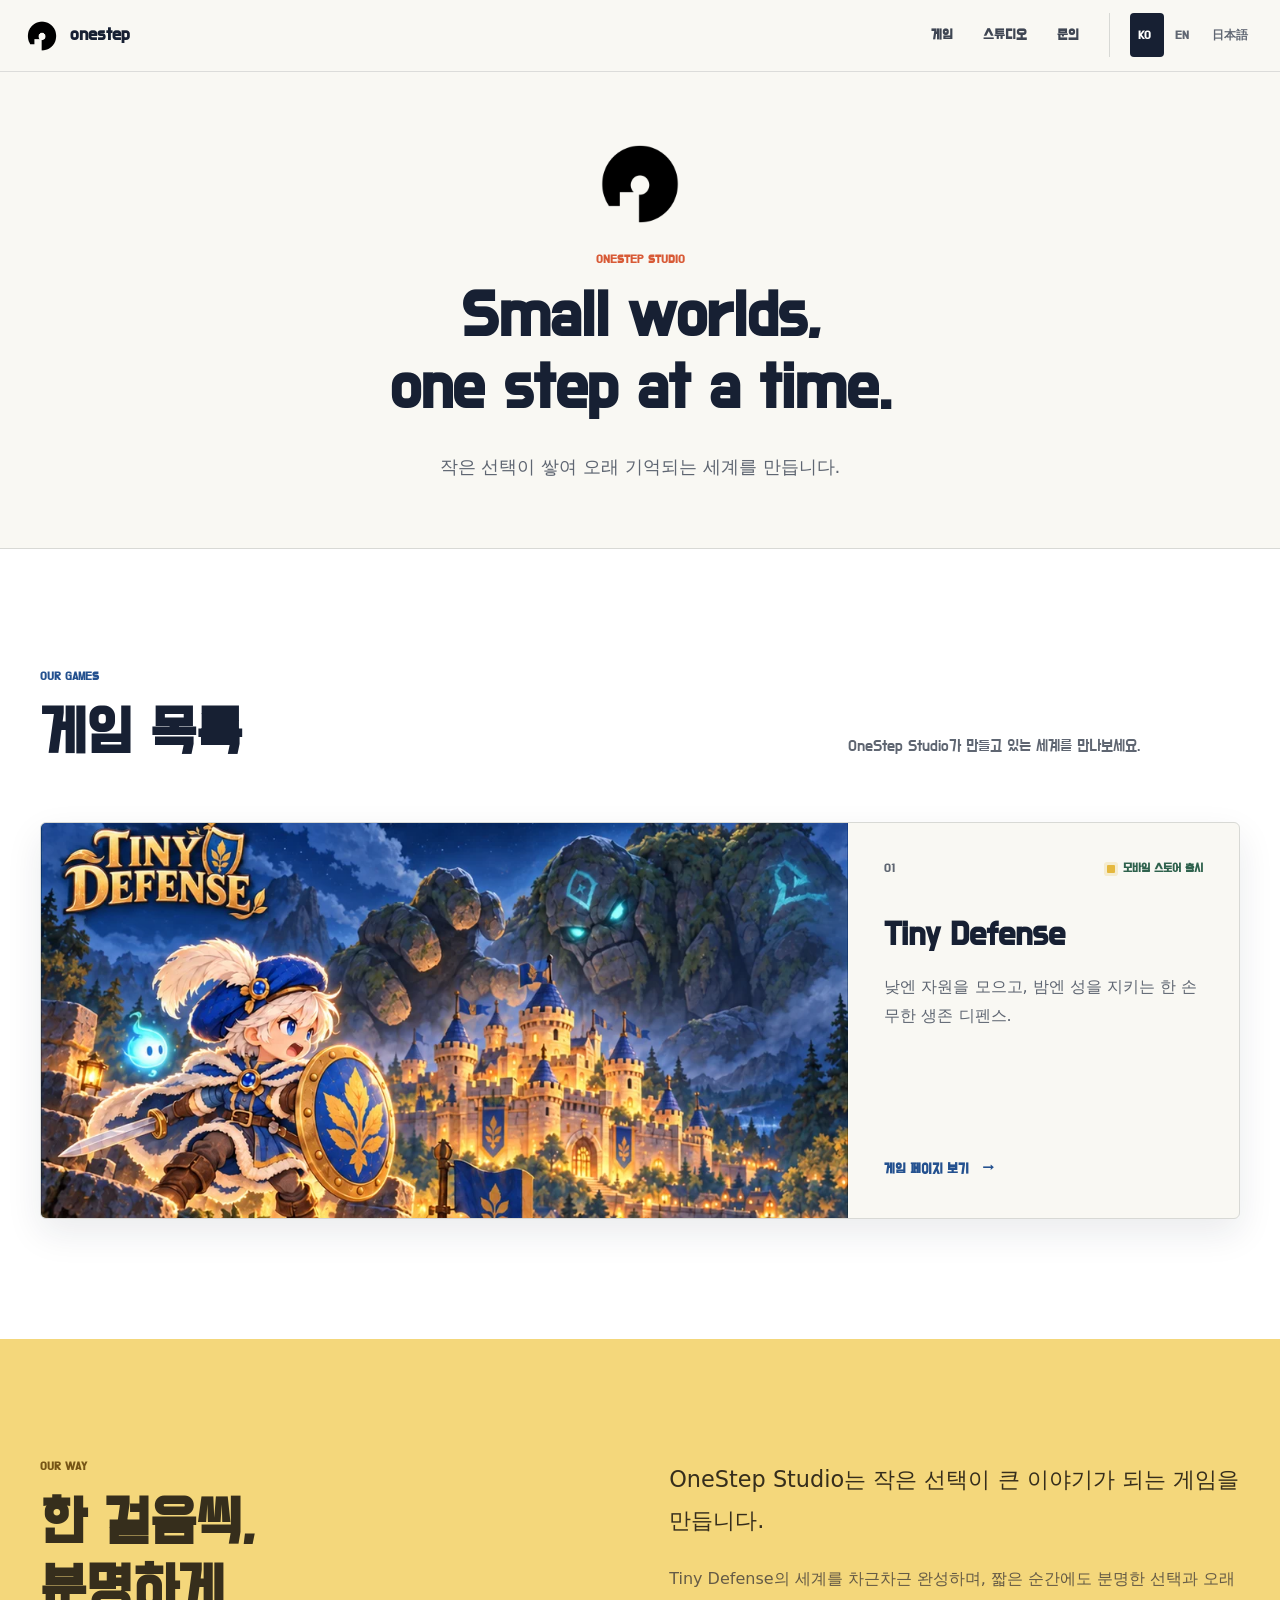
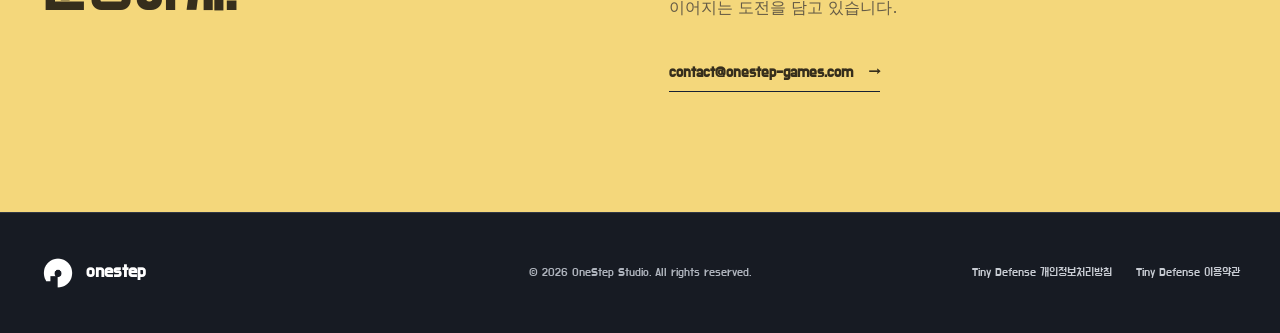
==== index.html @ bb99b92f "Open the game page with the adopted October 14 brand hero Add a lobby-art hero with the new TINY DEF" ====
<!DOCTYPE html>
<html lang="ko">
<head>
  <meta charset="utf-8">
  <meta name="viewport" content="width=device-width, initial-scale=1, viewport-fit=cover">
  <meta name="description" content="작은 세계를 한 걸음씩 만들어가는 게임 스튜디오, OneStep Studio의 공식 홈페이지입니다.">
  <meta name="theme-color" content="#f9f8f3">
  <meta name="color-scheme" content="light">
  <link rel="canonical" href="https://onestep-studio.github.io/">
  <link rel="alternate" hreflang="ko" href="https://onestep-studio.github.io/">
  <link rel="alternate" hreflang="en" href="https://onestep-studio.github.io/en/">
  <link rel="alternate" hreflang="ja" href="https://onestep-studio.github.io/ja/">
  <link rel="alternate" hreflang="x-default" href="https://onestep-studio.github.io/">

  <meta property="og:type" content="website">
  <meta property="og:locale" content="ko_KR">
  <meta property="og:site_name" content="OneStep Studio">
  <meta property="og:title" content="OneStep Studio">
  <meta property="og:description" content="Small worlds, one step at a time. OneStep Studio의 게임을 만나보세요.">
  <meta property="og:url" content="https://onestep-studio.github.io/">
  <meta property="og:image" content="https://onestep-studio.github.io/assets/onestep-logo.png">
  <meta property="og:image:width" content="1176">
  <meta property="og:image:height" content="1176">
  <meta property="og:image:alt" content="OneStep Studio 로고">

  <meta name="twitter:card" content="summary">
  <meta name="twitter:title" content="OneStep Studio">
  <meta name="twitter:description" content="Small worlds, one step at a time.">
  <meta name="twitter:image" content="https://onestep-studio.github.io/assets/onestep-logo.png">

  <title>OneStep Studio | 공식 홈페이지</title>
  <link rel="icon" href="/assets/onestep-favicon.png" type="image/png">
  <link rel="apple-touch-icon" href="/assets/onestep-touch-icon.png">
  <link rel="preload" as="image" href="/assets/onestep-logo.webp" type="image/webp">
  <link rel="stylesheet" href="/styles.css?v=ui-2">
  <script defer src="/script.js"></script>
  <script type="application/ld+json">
    {
      "@context": "https://schema.org",
      "@graph": [
        {
          "@type": "Organization",
          "@id": "https://onestep-studio.github.io/#organization",
          "name": "OneStep Studio",
          "url": "https://onestep-studio.github.io/",
          "logo": "https://onestep-studio.github.io/assets/onestep-logo.png",
          "email": "contact@onestep-games.com"
        },
        {
          "@type": "WebSite",
          "name": "OneStep Studio",
          "url": "https://onestep-studio.github.io/",
          "inLanguage": "ko",
          "publisher": {
            "@id": "https://onestep-studio.github.io/#organization"
          }
        },
        {
          "@type": "ItemList",
          "name": "OneStep Studio 게임 목록",
          "numberOfItems": 1,
          "itemListElement": [
            {
              "@type": "ListItem",
              "position": 1,
              "url": "https://onestep-studio.github.io/games/tiny-defense/",
              "name": "Tiny Defense"
            }
          ]
        }
      ]
    }
  </script>
</head>
<body class="home-page">
  <a class="skip-link" href="#main">본문 바로가기</a>

  <header class="site-header" data-header>
    <div class="header-inner">
      <a class="wordmark" href="#top" aria-label="OneStep Studio 홈">
        <img class="wordmark-logo" src="/assets/onestep-logo.webp" alt="" width="512" height="512">
        <span>onestep</span>
      </a>

      <nav class="primary-nav" id="primary-nav" aria-label="주요 메뉴">
        <a href="#games">게임</a>
        <a href="#studio">스튜디오</a>
        <a href="mailto:contact@onestep-games.com">문의</a>
        <span class="language-switcher" role="group" aria-label="언어 선택">
          <a href="/" lang="ko" aria-current="page">KO</a>
          <a href="/en/" lang="en">EN</a>
          <a href="/ja/" lang="ja">日本語</a>
        </span>
      </nav>

      <button class="menu-toggle" type="button" aria-expanded="false" aria-controls="primary-nav" aria-label="메뉴 열기" data-label-open="메뉴 열기" data-label-close="메뉴 닫기">
        <span></span>
        <span></span>
        <span></span>
      </button>
    </div>
  </header>

  <main id="main">
    <section class="studio-intro" id="top" aria-labelledby="studio-home-title">
      <div class="container studio-intro-inner reveal">
        <img class="studio-logo" src="/assets/onestep-logo.webp" alt="" width="512" height="512" fetchpriority="high">
        <p class="eyebrow">ONESTEP STUDIO</p>
        <h1 id="studio-home-title">Small worlds,<br>one step at a time.</h1>
        <p>작은 선택이 쌓여 오래 기억되는 세계를 만듭니다.</p>
      </div>
    </section>

    <section class="game-library section" id="games" aria-labelledby="games-title">
      <div class="container">
        <div class="library-heading reveal">
          <div>
            <p class="eyebrow">OUR GAMES</p>
            <h2 id="games-title">게임 목록</h2>
          </div>
          <p>OneStep Studio가 만들고 있는 세계를 만나보세요.</p>
        </div>

        <div class="game-grid">
          <a class="game-card reveal" href="/games/tiny-defense/" aria-label="게임 페이지 보기, Tiny Defense">
            <div class="game-card-media">
              <img src="/assets/hero-wide.webp?v=brand-1" alt="Tiny Defense 로고와 밤의 성을 지키는 소년 영웅, 그 너머의 거대한 돌 트롤" width="1024" height="500">
            </div>
            <div class="game-card-body">
              <div class="game-card-meta">
                <span>01</span>
                <span class="game-status is-live"><span aria-hidden="true"></span>모바일 스토어 출시</span>
              </div>
              <h3>Tiny Defense</h3>
              <p>낮엔 자원을 모으고, 밤엔 성을 지키는 한 손 무한 생존 디펜스.</p>
              <span class="game-card-link">
                게임 페이지 보기
                <span aria-hidden="true">&rarr;</span>
              </span>
            </div>
          </a>
        </div>
      </div>
    </section>

    <section class="studio-summary section" id="studio" aria-labelledby="studio-summary-title">
      <div class="container studio-summary-grid">
        <div class="reveal">
          <p class="eyebrow">OUR WAY</p>
          <h2 id="studio-summary-title">한 걸음씩,<br>분명하게.</h2>
        </div>
        <div class="studio-summary-copy reveal">
          <p class="lead">OneStep Studio는 작은 선택이 큰 이야기가 되는 게임을 만듭니다.</p>
          <p>Tiny Defense의 세계를 차근차근 완성하며, 짧은 순간에도 분명한 선택과 오래 이어지는 도전을 담고 있습니다.</p>
          <a class="text-link" href="mailto:contact@onestep-games.com">
            contact@onestep-games.com
            <span aria-hidden="true">&rarr;</span>
          </a>
        </div>
      </div>
    </section>
  </main>

  <footer class="site-footer">
    <div class="container footer-inner">
      <a class="wordmark wordmark-footer" href="#top" aria-label="페이지 맨 위로">
        <img class="wordmark-logo" src="/assets/onestep-logo.webp" alt="" width="512" height="512" loading="lazy">
        <span>onestep</span>
      </a>
      <p>&copy; <span data-year>2026</span> OneStep Studio. All rights reserved.</p>
      <nav aria-label="법적 고지">
        <a href="https://notedays.github.io/tinydefense-legal/privacy-policy.html">Tiny Defense 개인정보처리방침</a>
        <a href="https://notedays.github.io/tinydefense-legal/terms-of-service.html">Tiny Defense 이용약관</a>
      </nav>
    </div>
  </footer>
</body>
</html>
---- styles.css ----
@font-face {
  font-family: 'Do Hyeon';
  src: url('/assets/fonts/DoHyeon.woff2') format('woff2');
  font-weight: 400;
  font-style: normal;
  font-display: swap;
}

:root {
  --game-font: 'Do Hyeon', 'Noto Sans JP', 'Apple SD Gothic Neo', 'Malgun Gothic', system-ui, sans-serif;
  --paper: #f9f8f3;
  --white: #ffffff;
  --ink: #172033;
  --muted: #5f6672;
  --line: #d8d9d5;
  --blue: #24518f;
  --blue-dark: #162b50;
  --gold: #e5b83e;
  --gold-light: #f4d77b;
  --green: #2f624d;
  --green-light: #e6efeb;
  --orange: #d85a36;
  --night: #111a30;
  --header-height: 72px;
}

*,
*::before,
*::after {
  box-sizing: border-box;
}

html {
  scroll-behavior: smooth;
  scroll-padding-top: var(--header-height);
}

body {
  margin: 0;
  min-width: 0;
  overflow-x: hidden;
  background: var(--paper);
  color: var(--ink);
  font-family: var(--game-font);
  font-size: 16px;
  line-height: 1.7;
  letter-spacing: 0;
  text-rendering: optimizeLegibility;
  -webkit-font-smoothing: antialiased;
}

:lang(ja) body {
  font-family: 'Do Hyeon', 'Noto Sans JP', 'Hiragino Kaku Gothic ProN', 'Yu Gothic', Meiryo, system-ui, sans-serif;
}

body.menu-open {
  overflow: hidden;
}

button,
a {
  -webkit-tap-highlight-color: transparent;
}

a {
  color: inherit;
  text-decoration: none;
}

button {
  color: inherit;
  font: inherit;
}

img {
  display: block;
  max-width: 100%;
}

::selection {
  background: var(--gold);
  color: var(--ink);
}

.sr-only {
  position: absolute;
  width: 1px;
  height: 1px;
  padding: 0;
  margin: -1px;
  overflow: hidden;
  clip: rect(0, 0, 0, 0);
  white-space: nowrap;
  border: 0;
}

.skip-link {
  position: fixed;
  top: 8px;
  left: 8px;
  z-index: 1000;
  padding: 10px 14px;
  transform: translateY(-150%);
  border: 2px solid var(--ink);
  border-radius: 4px;
  background: var(--white);
  font-weight: 800;
}

.skip-link:focus {
  transform: translateY(0);
}

.container {
  width: min(1200px, calc(100% - 64px));
  margin-inline: auto;
}

.section {
  padding-block: 120px;
}

.eyebrow {
  margin: 0 0 18px;
  color: var(--blue);
  font-size: 0.75rem;
  font-weight: 900;
  line-height: 1.2;
  letter-spacing: 0;
}

h1,
h2,
h3,
p {
  margin-top: 0;
}

h1,
h2,
h3 {
  letter-spacing: 0;
}

h2 {
  margin-bottom: 0;
  font-size: 3.75rem;
  line-height: 1.12;
}

h3 {
  font-size: 1.6rem;
  line-height: 1.3;
}

.lead {
  font-size: 1.4rem;
  font-weight: 700;
  line-height: 1.6;
}

.button {
  display: inline-flex;
  min-height: 48px;
  align-items: center;
  justify-content: center;
  gap: 16px;
  padding: 12px 18px;
  border: 1px solid transparent;
  border-radius: 4px;
  font-size: 0.95rem;
  font-weight: 800;
  line-height: 1;
  transition: background-color 180ms ease, border-color 180ms ease, color 180ms ease, transform 180ms ease;
}
@media (hover: hover) and (pointer: fine) {

.button:hover {
  transform: translateY(-2px);
}}


.button-primary {
  background: var(--ink);
  color: var(--white);
}
@media (hover: hover) and (pointer: fine) {

.button-primary:hover {
  background: var(--blue);
}}


.button-light {
  border-color: rgba(255, 255, 255, 0.55);
  color: var(--white);
}
@media (hover: hover) and (pointer: fine) {

.button-light:hover {
  border-color: var(--white);
  background: var(--white);
  color: var(--blue-dark);
}}


:focus-visible {
  outline: 3px solid var(--orange);
  outline-offset: 4px;
}

.site-header {
  position: sticky;
  top: 0;
  z-index: 100;
  height: var(--header-height);
  border-bottom: 1px solid rgba(23, 32, 51, 0.13);
  background: rgba(249, 248, 243, 0.96);
  -webkit-backdrop-filter: blur(12px);
  backdrop-filter: blur(12px);
}

.header-inner {
  display: flex;
  width: min(1320px, calc(100% - 48px));
  height: 100%;
  align-items: center;
  justify-content: space-between;
  margin-inline: auto;
}

.wordmark {
  display: inline-flex;
  align-items: center;
  gap: 10px;
  font-size: 1.12rem;
  font-weight: 900;
  line-height: 1;
}

.wordmark-logo {
  width: 36px;
  height: 36px;
  flex: 0 0 auto;
  object-fit: contain;
}

.wordmark-mark {
  display: inline-grid;
  width: 27px;
  height: 27px;
  place-items: center;
  border-radius: 4px;
  background: var(--blue);
  color: var(--gold);
  font-size: 0.94rem;
  font-weight: 950;
}

.primary-nav {
  display: flex;
  align-items: center;
  gap: 30px;
}

.primary-nav a {
  position: relative;
  padding-block: 10px;
  color: #3f4653;
  font-size: 0.9rem;
  font-weight: 750;
}

.primary-nav a::after {
  position: absolute;
  right: 0;
  bottom: 4px;
  left: 0;
  height: 2px;
  transform: scaleX(0);
  background: var(--blue);
  content: "";
  transform-origin: right;
  transition: transform 180ms ease;
}
@media (hover: hover) and (pointer: fine) {

.primary-nav a:hover::after,
.primary-nav a:focus-visible::after {
  transform: scaleX(1);
  transform-origin: left;
}}


.primary-nav a:focus-visible::after {
  transform: scaleX(1);
  transform-origin: left;
}


.language-switcher {
  display: inline-flex;
  align-items: center;
  gap: 3px;
  padding-left: 20px;
  border-left: 1px solid var(--line);
}

.primary-nav .language-switcher a {
  min-width: 34px;
  padding: 7px 8px;
  border-radius: 4px;
  color: var(--muted);
  font-size: 0.72rem;
  font-weight: 850;
  line-height: 1;
  text-align: center;
}

.primary-nav .language-switcher a::after {
  display: none;
}
@media (hover: hover) and (pointer: fine) {

.primary-nav .language-switcher a:hover,
.primary-nav .language-switcher a:focus-visible {
  background: var(--green-light);
  color: var(--ink);
}}


.primary-nav .language-switcher a:focus-visible {
  background: var(--green-light);
  color: var(--ink);
}


.primary-nav .language-switcher a[aria-current="page"] {
  background: var(--ink);
  color: var(--white);
}

.menu-toggle {
  display: none;
  width: 44px;
  height: 44px;
  padding: 10px;
  border: 0;
  background: transparent;
  cursor: pointer;
}

.menu-toggle span {
  display: block;
  width: 23px;
  height: 2px;
  margin-block: 5px;
  background: var(--ink);
  transition: transform 180ms ease, opacity 180ms ease;
}

.studio-intro {
  display: grid;
  height: min(620px, calc(100svh - var(--header-height) - 72px));
  min-height: 480px;
  place-items: center;
  padding-block: 48px;
  border-bottom: 1px solid var(--line);
  background: var(--paper);
}

.studio-intro-inner {
  max-width: 920px;
  text-align: center;
}

.studio-logo {
  width: 140px;
  height: 140px;
  margin: 0 auto 24px;
  object-fit: contain;
}

.studio-intro .eyebrow {
  margin-bottom: 16px;
  color: var(--orange);
}

.studio-intro h1 {
  margin-bottom: 24px;
  font-size: 4.8rem;
  line-height: 1.02;
}

.studio-intro-inner > p:last-child {
  margin: 0;
  color: var(--muted);
  font-size: 1.15rem;
  font-weight: 650;
}

.game-library {
  background: var(--white);
}

.library-heading {
  display: grid;
  grid-template-columns: minmax(0, 1fr) minmax(280px, 0.55fr);
  gap: 8%;
  align-items: end;
  margin-bottom: 54px;
}

.library-heading > p {
  margin-bottom: 8px;
  color: var(--muted);
  font-size: 1.02rem;
}

.game-grid {
  display: grid;
}

.game-card {
  display: grid;
  overflow: hidden;
  grid-template-columns: minmax(0, 1.55fr) minmax(300px, 0.75fr);
  border: 1px solid var(--line);
  border-radius: 6px;
  background: var(--paper);
  box-shadow: 0 14px 36px rgba(23, 32, 51, 0.09);
  transition: border-color 180ms ease, box-shadow 180ms ease, transform 180ms ease;
}
@media (hover: hover) and (pointer: fine) {

.game-card:hover {
  transform: translateY(-4px);
  border-color: var(--blue);
  box-shadow: 0 20px 46px rgba(23, 32, 51, 0.14);
}}


.game-card-media {
  display: grid;
  min-width: 0;
  place-items: center;
  background: var(--blue-dark);
}

.game-card-media img {
  width: 100%;
  height: auto;
}

.game-card-body {
  display: flex;
  min-width: 0;
  flex-direction: column;
  justify-content: center;
  padding: 36px;
}

.game-card-meta {
  display: flex;
  align-items: center;
  justify-content: space-between;
  gap: 16px;
  margin-bottom: 34px;
  color: var(--muted);
  font-size: 0.72rem;
  font-weight: 850;
}

.game-status {
  display: inline-flex;
  align-items: center;
  gap: 8px;
}

.game-status > span {
  width: 8px;
  height: 8px;
  border-radius: 1px;
  background: var(--muted);
}

.game-status.is-live {
  color: var(--green);
}

.game-status.is-live > span {
  background: var(--gold);
  box-shadow: 0 0 0 3px rgba(229, 184, 62, 0.2);
}

.game-card h3 {
  margin-bottom: 14px;
  font-size: 2.15rem;
}

.game-card-body > p {
  margin-bottom: 36px;
  color: var(--muted);
}

.game-card-link {
  display: inline-flex;
  align-items: center;
  gap: 14px;
  margin-top: auto;
  color: var(--blue);
  font-size: 0.9rem;
  font-weight: 850;
}
@media (hover: hover) and (pointer: fine) {

.game-card:hover .game-card-link {
  color: var(--orange);
}}


.studio-summary {
  background: var(--gold-light);
  color: #362e1c;
}

.studio-summary .eyebrow {
  color: #765515;
}

.studio-summary-grid {
  display: grid;
  grid-template-columns: minmax(0, 0.85fr) minmax(0, 1fr);
  gap: 12%;
  align-items: start;
}

.studio-summary-copy > p:not(.lead) {
  margin-bottom: 36px;
  color: #655b46;
}

.hero {
  position: relative;
  height: min(82svh, 48.828vw);
  min-height: 440px;
  max-height: 1100px;
  overflow: hidden;
  background: var(--blue-dark);
}

.hero-picture,
.hero-picture img {
  width: 100%;
  height: 100%;
}

.hero-picture img {
  object-fit: cover;
  object-position: center;
}

.hero-mobile-content {
  display: none;
}

.hero-desktop-status {
  position: absolute;
  right: 5%;
  bottom: 7%;
  display: grid;
  gap: 4px;
  padding-left: 16px;
  border-left: 3px solid var(--gold);
  color: var(--white);
  text-shadow: 0 2px 8px rgba(0, 0, 0, 0.8);
}

.hero-desktop-status span {
  font-size: 0.68rem;
  font-weight: 900;
}

.hero-desktop-status strong {
  font-size: 1rem;
}

.intro {
  background: var(--paper);
}

.intro-grid {
  display: grid;
  grid-template-columns: minmax(0, 0.9fr) minmax(0, 1.1fr);
  gap: 12%;
  align-items: start;
}

.intro-copy {
  padding-top: 42px;
}

.intro-copy > p:not(.lead) {
  max-width: 650px;
  margin-bottom: 48px;
  color: var(--muted);
  font-size: 1.05rem;
}

.game-facts {
  display: grid;
  grid-template-columns: repeat(3, 1fr);
  margin: 0;
  border-top: 1px solid var(--line);
  border-bottom: 1px solid var(--line);
}

.game-facts div {
  padding: 22px 20px;
}

.game-facts div + div {
  border-left: 1px solid var(--line);
}

.game-facts dt {
  margin-bottom: 4px;
  color: var(--muted);
  font-size: 0.72rem;
  font-weight: 800;
}

.game-facts dd {
  margin: 0;
  font-size: 0.95rem;
  font-weight: 800;
}

.axe-challenge {
  position: relative;
  display: grid;
  grid-template-columns: minmax(260px, 0.72fr) minmax(440px, 1.28fr);
  gap: clamp(48px, 7vw, 100px);
  align-items: center;
  overflow: hidden;
  margin-top: 112px;
  padding: clamp(38px, 5vw, 70px);
  border: 1px solid rgba(229, 184, 62, 0.28);
  border-radius: 14px;
  background:
    radial-gradient(circle at 12% 8%, rgba(36, 81, 143, 0.56), transparent 36%),
    radial-gradient(circle at 92% 92%, rgba(47, 98, 77, 0.35), transparent 34%),
    var(--night);
  color: #f8f5eb;
  box-shadow: 0 40px 90px -54px rgba(17, 26, 48, 0.88);
}

.axe-challenge::before {
  position: absolute;
  inset: 12px;
  border: 1px solid rgba(244, 215, 123, 0.12);
  border-radius: 8px;
  content: "";
  pointer-events: none;
}

.axe-challenge-copy {
  position: relative;
  z-index: 1;
}

.axe-challenge .eyebrow {
  color: var(--gold);
}

.axe-challenge h3 {
  margin-bottom: 25px;
  font-size: clamp(2rem, 3.2vw, 3.2rem);
  line-height: 1.16;
}

html[lang="ja"] .axe-challenge h3 {
  font-size: clamp(2rem, 2.8vw, 2.8rem);
  white-space: nowrap;
}

.axe-challenge-copy > p:not(.eyebrow) {
  margin-bottom: 34px;
  color: rgba(244, 246, 251, 0.72);
  font-size: 1rem;
}

.axe-challenge-copy ul {
  margin: 0;
  padding: 0;
  list-style: none;
}

.axe-challenge-copy li {
  position: relative;
  padding: 13px 0 13px 22px;
  border-top: 1px solid rgba(255, 255, 255, 0.14);
  color: rgba(255, 255, 255, 0.87);
  font-size: 0.85rem;
  font-weight: 750;
}

.axe-challenge-copy li:last-child {
  border-bottom: 1px solid rgba(255, 255, 255, 0.14);
}

.axe-challenge-copy li::before {
  position: absolute;
  top: 20px;
  left: 3px;
  width: 7px;
  height: 7px;
  border-radius: 50%;
  background: var(--gold);
  box-shadow: 0 0 12px rgba(229, 184, 62, 0.52);
  content: "";
}

.axe-game-embed {
  position: relative;
  z-index: 1;
  container-type: inline-size;
  width: 100%;
  max-width: 540px;
  justify-self: end;
  overflow: hidden;
  border: 1px solid rgba(255, 255, 255, 0.18);
  border-radius: 18px;
  background: linear-gradient(180deg, #d8eef3, #f9f6ec);
  box-shadow:
    0 28px 70px -30px rgba(0, 0, 0, 0.86),
    0 0 0 6px rgba(255, 255, 255, 0.045);
}

.axe-frame-bar {
  display: flex;
  height: 42px;
  align-items: center;
  gap: 7px;
  padding: 0 15px;
  border-bottom: 1px solid rgba(23, 32, 51, 0.12);
  background: rgba(249, 248, 243, 0.92);
  color: var(--ink);
}

.axe-frame-bar > span {
  width: 7px;
  height: 7px;
  border-radius: 50%;
  background: rgba(23, 32, 51, 0.2);
}

.axe-frame-bar > span:first-child {
  background: var(--gold);
}

.axe-frame-bar strong {
  margin-left: auto;
  color: rgba(23, 32, 51, 0.52);
  font-size: 0.61rem;
  font-weight: 900;
  letter-spacing: 0.12em;
}

.axe-game-frame {
  display: block;
  width: 100%;
  height: 830px;
  border: 0;
  background: linear-gradient(180deg, #c7e7f1, #f9f6ec);
}

@supports (height: 1cqw) {
  .axe-game-frame {
    height: min(830px, calc(133.333cqw + 145px));
  }
}

.daynight {
  background: var(--white);
  padding-block: 0;
}

.daynight-heading {
  padding-block: 120px 56px;
  text-align: center;
}

.daynight-heading h2 {
  margin-bottom: 22px;
}

.daynight-heading > p:last-child {
  max-width: 640px;
  margin: 0 auto;
  color: var(--muted);
  font-size: 1.05rem;
}

.daynight-stage {
  padding-bottom: 120px;
}

.daynight-frame {
  width: min(1200px, calc(100% - 64px));
  margin-inline: auto;
}

.daynight-bar {
  display: flex;
  flex-wrap: wrap;
  gap: 16px;
  align-items: center;
  justify-content: space-between;
  padding-block: 20px 24px;
}

.daynight-tabs {
  display: none;
  flex: 0 0 auto;
  gap: 10px;
}

.daynight.is-swipe .daynight-tabs {
  display: flex;
}

.daynight-controls {
  display: flex;
  flex: 0 0 auto;
  gap: 10px;
  align-items: center;
}

.daynight-controls[hidden] {
  display: none;
}

.daynight-status {
  margin: 0 4px 0 0;
  color: var(--muted);
  font-size: 0.8rem;
  font-weight: 900;
  font-variant-numeric: tabular-nums;
  letter-spacing: 0.1em;
}

.daynight-arrow {
  display: grid;
  width: 42px;
  height: 42px;
  place-items: center;
  border: 1px solid rgba(23, 32, 51, 0.35);
  border-radius: 4px;
  background: transparent;
  color: inherit;
  font-size: 1.2rem;
  cursor: pointer;
  transition: background-color 180ms ease, color 180ms ease;
}
@media (hover: hover) and (pointer: fine) {

.daynight-arrow:hover {
  background: var(--ink);
  color: var(--white);
}}


.daynight-arrow:disabled {
  border-color: rgba(23, 32, 51, 0.14);
  color: rgba(23, 32, 51, 0.28);
  cursor: default;
}
@media (hover: hover) and (pointer: fine) {

.daynight-arrow:disabled:hover {
  background: transparent;
}}


.daynight-arrow:focus-visible {
  outline: 3px solid var(--blue);
  outline-offset: 3px;
}

.daynight-cross {
  display: inline-flex;
  height: 42px;
  align-items: center;
  gap: 6px;
  padding: 0 18px;
  border: 2px solid var(--ink);
  border-radius: 999px;
  background: var(--ink);
  color: var(--paper);
  font: inherit;
  font-size: 0.8rem;
  font-weight: 900;
  white-space: nowrap;
  cursor: pointer;
}

.daynight-cross:focus-visible {
  outline: 3px solid var(--blue);
  outline-offset: 3px;
}

.daynight-cross-face[hidden] {
  display: none;
}

.daynight-tab {
  padding: 9px 26px;
  border: 2px solid var(--ink);
  border-radius: 999px;
  background: transparent;
  color: var(--ink);
  font: inherit;
  font-size: 0.85rem;
  font-weight: 900;
  cursor: pointer;
  transition: background-color 0.2s ease, color 0.2s ease;
}

.daynight-tab[aria-selected="true"] {
  background: var(--ink);
  color: var(--paper);
}

.daynight-tab:focus-visible {
  outline: 3px solid var(--blue);
  outline-offset: 3px;
}

.daynight-panel {
  min-width: 0;
}

.daynight-panel[hidden] {
  display: none;
}

.daynight:not(.is-swipe) .daynight-panel + .daynight-panel {
  margin-top: 72px;
}

.daynight-panel-title {
  max-width: 780px;
  margin: 0 0 20px;
  font-size: 1.6rem;
  font-weight: 900;
}

.daynight-track {
  position: relative;
  display: flex;
  gap: 24px;
  margin: 0;
  padding: 0 0 22px;
  list-style: none;
  overflow-x: auto;
  overscroll-behavior-x: contain;
  scroll-snap-type: x mandatory;
  scroll-behavior: smooth;
  scrollbar-color: var(--green) transparent;
  scrollbar-width: thin;
  -webkit-overflow-scrolling: touch;
}

.daynight-track:focus-visible {
  outline: 3px solid var(--blue);
  outline-offset: 4px;
}

.daynight-item,
.daynight-jump {
  flex: 0 0 min(72%, 640px);
  scroll-snap-align: center;
  scroll-snap-stop: always;
}

.daynight-item {
  display: grid;
  grid-template-columns: minmax(0, 220px) minmax(0, 1fr);
  gap: 44px;
  align-items: center;
}

.daynight-jump {
  display: grid;
  place-items: center;
  padding: 40px 20px;
  border: 2px dashed rgba(23, 32, 51, 0.25);
  border-radius: 18px;
}

.daynight-jump[hidden] {
  display: none;
}

.daynight-jump-label {
  margin: 0;
  color: var(--muted);
  font-size: 1rem;
  font-weight: 900;
  text-align: center;
}

.daynight-media {
  overflow: hidden;
  border-radius: 18px;
  background: var(--night);
  box-shadow: 0 18px 40px rgba(23, 32, 51, 0.18);
}

.daynight-video {
  display: block;
  width: 100%;
  height: auto;
  aspect-ratio: 540 / 960;
  object-fit: cover;
}

.daynight-index {
  display: block;
  margin-bottom: 18px;
  color: var(--orange);
  font-size: 0.78rem;
  font-weight: 900;
}

.daynight-copy h3 {
  margin: 0 0 14px;
  font-size: 1.7rem;
}

.daynight-copy p {
  max-width: 46ch;
  margin: 0;
  color: var(--muted);
  font-size: 0.98rem;
}

.bgm-player {
  position: fixed;
  right: 16px;
  bottom: 16px;
  z-index: 90;
  display: flex;
  max-width: calc(100% - 32px);
  align-items: center;
  gap: 12px;
  padding: 8px;
  border: 1px solid var(--line);
  border-radius: 999px;
  background: rgba(255, 255, 255, 0.94);
  box-shadow: 0 10px 30px rgba(23, 32, 51, 0.22);
  -webkit-backdrop-filter: blur(8px);
  backdrop-filter: blur(8px);
}

.bgm-player.is-enhanced {
  padding-right: 18px;
}

.bgm-player.is-enhanced .bgm-audio {
  display: none;
}

.bgm-toggle {
  display: grid;
  width: 44px;
  height: 44px;
  flex: 0 0 auto;
  padding: 0;
  border: 0;
  border-radius: 50%;
  background: var(--ink);
  color: var(--paper);
  cursor: pointer;
  place-items: center;
}

.bgm-toggle:focus-visible {
  outline: 3px solid var(--blue);
  outline-offset: 2px;
}

.bgm-icon {
  width: 0;
  height: 0;
  margin-left: 3px;
  border-color: transparent transparent transparent currentColor;
  border-style: solid;
  border-width: 7px 0 7px 12px;
}

.bgm-player.is-playing .bgm-icon {
  width: 12px;
  height: 14px;
  margin-left: 0;
  border-color: currentColor;
  border-width: 0 4px;
}

.bgm-meta {
  display: grid;
  min-width: 0;
  gap: 5px;
}

.bgm-name {
  font-size: 0.78rem;
  font-weight: 900;
  white-space: nowrap;
}

.bgm-progress {
  width: 120px;
  height: 4px;
  border: 0;
  border-radius: 999px;
  appearance: none;
  background: var(--line);
}

.bgm-progress::-webkit-progress-bar {
  border-radius: 999px;
  background: var(--line);
}

.bgm-progress::-webkit-progress-value {
  border-radius: 999px;
  background: var(--blue);
}

.bgm-progress::-moz-progress-bar {
  border-radius: 999px;
  background: var(--blue);
}

.bgm-volume {
  width: 84px;
  accent-color: var(--blue);
}

.gallery {
  background: var(--green-light);
}

.gallery .eyebrow {
  color: var(--green);
}

.gallery-header {
  display: flex;
  align-items: end;
  justify-content: space-between;
  gap: 40px;
  margin-bottom: 56px;
}

.gallery-controls {
  display: flex;
  flex: 0 0 auto;
  gap: 10px;
}

.gallery-controls button {
  display: grid;
  width: 48px;
  height: 48px;
  place-items: center;
  border: 1px solid rgba(23, 32, 51, 0.35);
  border-radius: 4px;
  background: transparent;
  cursor: pointer;
  font-size: 1.3rem;
  transition: background-color 180ms ease, color 180ms ease;
}
@media (hover: hover) and (pointer: fine) {

.gallery-controls button:hover {
  background: var(--ink);
  color: var(--white);
}}


.gallery-controls button:disabled {
  border-color: rgba(23, 32, 51, 0.14);
  color: rgba(23, 32, 51, 0.28);
  cursor: default;
}
@media (hover: hover) and (pointer: fine) {

.gallery-controls button:disabled:hover {
  background: transparent;
}}


.gallery-track {
  display: flex;
  width: min(1200px, calc(100% - 64px));
  gap: 22px;
  overflow-x: auto;
  overscroll-behavior-inline: contain;
  margin-inline: auto;
  padding: 0 0 24px;
  scroll-padding-inline: 0;
  scroll-snap-type: x mandatory;
  scrollbar-color: var(--green) transparent;
  scrollbar-width: thin;
  -webkit-overflow-scrolling: touch;
}

.gallery-item {
  flex: 0 0 calc((100% - 66px) / 4);
  margin: 0;
  scroll-snap-align: start;
  scroll-snap-stop: always;
}

.gallery-item img {
  width: 100%;
  height: auto;
  border: 1px solid rgba(23, 32, 51, 0.15);
  border-radius: 6px;
  background: #d8dfdc;
  box-shadow: 0 16px 36px rgba(23, 32, 51, 0.14);
  object-fit: contain;
}

.gallery-item figcaption {
  padding-top: 14px;
  font-size: 0.86rem;
  font-weight: 800;
}

.release {
  background: var(--blue-dark);
  color: var(--white);
}

.release-grid {
  display: grid;
  grid-template-columns: 300px minmax(0, 1fr);
  gap: 8%;
  align-items: center;
}

.release-icon {
  width: 300px;
  height: auto;
  aspect-ratio: 1;
  border: 1px solid rgba(255, 255, 255, 0.35);
  border-radius: 8px;
  object-fit: contain;
}

.release .eyebrow {
  color: var(--gold);
}

.release h2 {
  margin-bottom: 28px;
}

.release-copy > p:not(.eyebrow) {
  margin-bottom: 36px;
  color: #d6deec;
  font-size: 1.05rem;
}

.store-grid {
  display: grid;
  max-width: 760px;
  grid-template-columns: repeat(2, minmax(0, 1fr));
  gap: 12px;
  margin: 0;
  padding: 0;
  list-style: none;
}

.store-item {
  min-width: 0;
}

.store-card {
  display: flex;
  height: 100%;
  min-width: 0;
  min-height: 68px;
  align-items: center;
  justify-content: space-between;
  gap: 16px;
  padding: 16px 18px;
  border: 1px solid rgba(255, 255, 255, 0.25);
  border-radius: 6px;
}

.store-name {
  font-size: 0.95rem;
  font-weight: 850;
}

.store-state {
  flex: 0 0 auto;
  color: #adb7c9;
  font-size: 0.76rem;
  font-weight: 750;
}

.store-card.is-live {
  border-color: var(--gold);
  background: var(--gold);
  color: var(--ink);
  transition: background-color 180ms ease, border-color 180ms ease, transform 180ms ease;
}

.store-card.is-live .store-state {
  color: var(--ink);
}
@media (hover: hover) and (pointer: fine) {

.store-card.is-live:hover {
  transform: translateY(-2px);
  border-color: var(--gold-light);
  background: var(--gold-light);
}}


.release-actions {
  display: flex;
  align-items: center;
  gap: 24px;
}

.release-state {
  display: inline-flex;
  align-items: center;
  gap: 9px;
  font-size: 0.9rem;
  font-weight: 800;
}

.release-state > span {
  width: 9px;
  height: 9px;
  border-radius: 50%;
  background: var(--gold);
  box-shadow: 0 0 0 4px rgba(229, 184, 62, 0.16);
}

.studio {
  background: var(--white);
}

.studio-grid {
  display: grid;
  grid-template-columns: minmax(0, 1fr) minmax(0, 0.85fr);
  gap: 12%;
  align-items: end;
}

.studio-title h2 {
  margin-bottom: 18px;
  color: var(--blue);
  font-size: 5.4rem;
  line-height: 1;
}

.studio-section-logo {
  width: 92px;
  height: 92px;
  margin-bottom: 24px;
  object-fit: contain;
}

.studio-title > p:last-child {
  margin-bottom: 0;
  color: var(--muted);
  font-size: 1.3rem;
  font-weight: 700;
  line-height: 1.45;
}

.studio-copy > p:not(.lead) {
  margin-bottom: 36px;
  color: var(--muted);
}

.text-link {
  display: inline-flex;
  align-items: center;
  gap: 16px;
  padding-bottom: 5px;
  border-bottom: 1px solid var(--ink);
  font-size: 0.94rem;
  font-weight: 800;
}
@media (hover: hover) and (pointer: fine) {

.text-link:hover {
  border-color: var(--orange);
  color: var(--orange);
}}


.site-footer {
  border-top: 1px solid #303744;
  background: #171b23;
  color: #d9dce2;
}

.footer-inner {
  display: grid;
  grid-template-columns: 1fr auto 1fr;
  gap: 32px;
  align-items: center;
  min-height: 120px;
}

.wordmark-footer {
  color: var(--white);
}

.wordmark-footer .wordmark-logo {
  filter: brightness(0) invert(1);
}

.footer-inner p {
  margin: 0;
  color: #aeb3bc;
  font-size: 0.78rem;
}

.footer-inner nav {
  display: flex;
  justify-content: flex-end;
  gap: 24px;
}

.footer-inner nav a {
  color: #c8ccd3;
  font-size: 0.78rem;
}
@media (hover: hover) and (pointer: fine) {

.footer-inner nav a:hover {
  color: var(--white);
  text-decoration: underline;
  text-underline-offset: 4px;
}}


.reveal {
  opacity: 1;
  transform: none;
}

.reveal-ready .reveal {
  opacity: 0;
  transform: translateY(24px);
  transition: opacity 600ms ease, transform 600ms ease;
}

.reveal-ready .reveal.is-visible {
  opacity: 1;
  transform: translateY(0);
}

.error-page {
  display: grid;
  min-height: 100svh;
  place-items: center;
  padding: 32px;
  background: var(--paper);
}

.error-content {
  max-width: 620px;
  text-align: center;
}

.error-code {
  display: block;
  margin-bottom: 24px;
  color: var(--blue);
  font-size: 6rem;
  font-weight: 950;
  line-height: 1;
}

.error-content h1 {
  margin-bottom: 18px;
  font-size: 2.3rem;
}

.error-content p {
  margin-bottom: 32px;
  color: var(--muted);
}

@media (min-aspect-ratio: 5 / 2) and (min-width: 900px) {
  .hero-picture img {
    object-fit: contain;
  }
}

@media (max-width: 1023px) {
  .daynight-item,
  .daynight-jump {
    flex-basis: min(80%, 560px);
  }

  .container {
    width: min(100% - 48px, 920px);
  }

  .section {
    padding-block: 96px;
  }

  h2 {
    font-size: 3rem;
  }

  .studio-intro h1 {
    font-size: 4.1rem;
  }

  .game-card-body {
    padding: 30px;
  }

  .intro-grid,
  .studio-grid {
    gap: 7%;
  }

  .gallery-track {
    width: min(920px, calc(100% - 48px));
  }

  .gallery-item {
    flex-basis: calc((100% - 44px) / 3);
  }

  .studio-title h2 {
    font-size: 4.3rem;
  }
}

@media (max-width: 899px) {
  :root {
    --header-height: 64px;
  }

  .header-inner {
    width: calc(100% - 32px);
  }

  .primary-nav {
    position: absolute;
    top: 100%;
    right: 0;
    left: 0;
    display: none;
    min-height: calc(100svh - var(--header-height));
    flex-direction: column;
    align-items: stretch;
    gap: 0;
    padding: 16px 24px 40px;
    border-top: 1px solid var(--line);
    background: var(--paper);
  }

  .primary-nav.is-open {
    display: flex;
  }

  .primary-nav a {
    padding: 18px 0;
    border-bottom: 1px solid var(--line);
    font-size: 1.25rem;
  }

  .primary-nav a::after {
    display: none;
  }

  .language-switcher {
    gap: 8px;
    margin-top: 18px;
    padding: 18px 0 0;
    border-top: 1px solid var(--line);
    border-left: 0;
  }

  .primary-nav .language-switcher a {
    min-width: 48px;
    padding: 12px 10px;
    border: 0;
    font-size: 0.82rem;
  }

  .menu-toggle {
    display: block;
  }

  .menu-toggle[aria-expanded="true"] span:nth-child(1) {
    transform: translateY(7px) rotate(45deg);
  }

  .menu-toggle[aria-expanded="true"] span:nth-child(2) {
    opacity: 0;
  }

  .menu-toggle[aria-expanded="true"] span:nth-child(3) {
    transform: translateY(-7px) rotate(-45deg);
  }

  .intro-grid,
  .studio-grid,
  .library-heading,
  .studio-summary-grid {
    grid-template-columns: 1fr;
  }

  .library-heading {
    gap: 18px;
  }

  .game-card {
    grid-template-columns: 1fr;
  }

  .game-card-body {
    min-height: 300px;
  }

  .intro-copy {
    padding-top: 0;
  }

  .axe-challenge {
    grid-template-columns: 1fr;
    gap: 52px;
  }

  .axe-challenge-copy {
    max-width: 620px;
  }

  .axe-game-embed {
    justify-self: center;
  }

  .daynight-heading {
    padding-block: 96px 44px;
  }

  .daynight-stage {
    padding-bottom: 96px;
  }

  .daynight-track {
    gap: 20px;
  }

  .daynight-item,
  .daynight-jump {
    flex-basis: min(88%, 520px);
  }

  .daynight-item {
    grid-template-columns: minmax(0, 180px) minmax(0, 1fr);
    gap: 28px;
  }

  .daynight-copy h3 {
    font-size: 1.5rem;
  }

  .gallery-item {
    flex-basis: calc((100% - 22px) / 2);
  }

  .release-grid {
    grid-template-columns: 220px minmax(0, 1fr);
    gap: 7%;
  }

  .release-icon {
    width: 220px;
  }

  .release h2 {
    font-size: 2.6rem;
  }

  .studio-title {
    margin-bottom: 56px;
  }

  .footer-inner {
    grid-template-columns: 1fr auto;
    padding-block: 28px;
  }

  .footer-inner p {
    order: 3;
    grid-column: 1 / -1;
  }
}

@media (max-width: 699px), (min-width: 700px) and (max-width: 899px) and (orientation: portrait) {
  .hero {
    height: calc(100svh - 112px);
    min-height: 440px;
    max-height: 760px;
    background: #f8eec6;
  }

  .hero-picture img {
    object-fit: cover;
    object-position: center;
  }

  .hero-mobile-content {
    position: absolute;
    top: 10%;
    right: 24px;
    left: 24px;
    display: block;
    text-align: center;
  }

  .hero-mobile-content .eyebrow {
    margin-bottom: 12px;
    color: #43562f;
  }

  .hero-mobile-title {
    margin: 0 0 16px;
    color: #2e2a1d;
    font-size: 3.4rem;
    font-weight: 950;
    line-height: 0.9;
    text-shadow: 0 2px 0 rgba(255, 255, 255, 0.75);
  }

  .hero-tagline {
    margin-bottom: 26px;
    color: #3d3a2d;
    font-size: 1.1rem;
    font-weight: 800;
    line-height: 1.45;
  }

  .hero-desktop-status {
    display: none;
  }
}

@media (max-width: 699px) {
  .container {
    width: calc(100% - 40px);
  }

  .section {
    padding-block: 80px;
  }

  h2 {
    font-size: 2.35rem;
  }

  h3 {
    font-size: 1.4rem;
  }

  .lead {
    font-size: 1.2rem;
  }

  .eyebrow {
    margin-bottom: 14px;
  }

  .wordmark-logo {
    width: 33px;
    height: 33px;
  }

  .studio-intro {
    height: calc(100svh - var(--header-height) - 48px);
    min-height: 460px;
    max-height: 580px;
    padding-block: 38px;
  }

  .studio-logo {
    width: 116px;
    height: 116px;
    margin-bottom: 20px;
  }

  .studio-intro h1 {
    margin-bottom: 18px;
    font-size: 3rem;
  }

  .studio-intro-inner > p:last-child {
    font-size: 1rem;
  }

  .library-heading {
    margin-bottom: 38px;
  }

  .game-card-body {
    min-height: 0;
    padding: 26px 24px 30px;
  }

  .game-card-meta {
    margin-bottom: 25px;
  }

  .game-card h3 {
    font-size: 1.85rem;
  }

  .game-card-body > p {
    margin-bottom: 28px;
  }

  .studio-summary-grid {
    gap: 40px;
  }

  .intro-grid {
    gap: 40px;
  }

  .intro-copy > p:not(.lead) {
    margin-bottom: 40px;
    font-size: 0.98rem;
  }

  .axe-challenge {
    gap: 38px;
    margin-top: 72px;
    padding: 34px 28px;
  }

  .axe-challenge h3 {
    font-size: 2.25rem;
  }

  .game-facts {
    grid-template-columns: 1fr;
  }

  .game-facts div {
    display: grid;
    grid-template-columns: 75px minmax(0, 1fr);
    align-items: center;
    padding: 16px 0;
  }

  .game-facts div + div {
    border-top: 1px solid var(--line);
    border-left: 0;
  }

  .game-facts dt {
    margin: 0;
  }

  .daynight-heading {
    padding-block: 80px 36px;
  }

  .daynight-stage {
    padding-bottom: 80px;
  }

  .daynight-frame {
    width: calc(100% - 40px);
  }

  .daynight-bar {
    padding-block: 14px 18px;
  }

  .daynight-cross {
    height: 38px;
    padding: 0 12px;
    font-size: 0.72rem;
  }

  .daynight-status {
    margin-right: 0;
  }

  .daynight-track {
    gap: 16px;
  }

  .daynight-item,
  .daynight-jump {
    flex-basis: 100%;
  }

  .daynight-item {
    grid-template-columns: minmax(0, 132px) minmax(0, 1fr);
    gap: 18px;
    align-items: start;
  }

  .daynight-jump {
    padding: 28px 16px;
  }

  .daynight-index {
    margin-bottom: 10px;
  }

  .daynight-copy h3 {
    margin-bottom: 10px;
    font-size: 1.25rem;
  }

  .daynight-copy p {
    font-size: 0.92rem;
  }

  .daynight-panel-title {
    font-size: 1.3rem;
  }

  .bgm-player {
    right: 12px;
    bottom: 12px;
    gap: 10px;
  }

  .bgm-player.is-enhanced .bgm-name,
  .bgm-player.is-enhanced .bgm-volume {
    display: none;
  }

  .bgm-progress {
    width: 76px;
  }

  .gallery-header {
    align-items: flex-start;
    flex-direction: column;
    gap: 16px;
    margin-bottom: 40px;
  }

  .gallery-controls {
    align-self: flex-end;
  }

  .gallery-header h2 {
    font-size: 2.1rem;
  }

  .gallery-controls button {
    width: 44px;
    height: 44px;
  }

  .gallery-track {
    width: calc(100% - 40px);
    gap: 16px;
    padding-right: 0;
    padding-left: 0;
    scroll-padding-inline: 0;
  }

  .gallery-item {
    flex-basis: 100%;
  }

  .release-grid {
    grid-template-columns: 1fr;
    gap: 40px;
  }

  .release-icon {
    width: min(200px, 60vw);
    justify-self: center;
  }

  .release h2 {
    font-size: 2.25rem;
  }

  .release-actions {
    align-items: flex-start;
    flex-direction: column;
  }

  .store-grid {
    grid-template-columns: 1fr;
  }

  .studio-title h2 {
    font-size: 3.8rem;
  }

  .studio-title > p:last-child {
    font-size: 1.15rem;
  }

  .footer-inner {
    grid-template-columns: 1fr;
    gap: 22px;
    align-items: start;
  }

  .footer-inner p {
    order: initial;
    grid-column: auto;
  }

  .footer-inner nav {
    flex-wrap: wrap;
    justify-content: flex-start;
    gap: 12px 22px;
  }
}

@media (max-width: 420px) {
  .hero-mobile-content {
    top: 8%;
  }

  .hero-mobile-title {
    font-size: 3rem;
  }

  .hero-tagline {
    font-size: 1rem;
  }

  .gallery-header h2 {
    font-size: 1.85rem;
  }

  .gallery-controls {
    gap: 6px;
  }

  .gallery-controls button {
    width: 40px;
    height: 40px;
  }

  .axe-challenge {
    width: calc(100% - 24px);
    padding: 27px 16px 18px;
    border-radius: 12px;
  }

  .axe-challenge::before {
    inset: 7px;
  }

  .axe-challenge h3 {
    font-size: 1.9rem;
  }

  html[lang="ja"] .axe-challenge h3 {
    font-size: clamp(1.5rem, 7.4vw, 1.72rem);
  }

  .axe-challenge-copy > p:not(.eyebrow) {
    margin-bottom: 27px;
    font-size: 0.9rem;
  }

  .axe-game-embed {
    border-radius: 13px;
  }

}

@media (prefers-reduced-motion: reduce) {
  html {
    scroll-behavior: auto;
  }

  *,
  *::before,
  *::after {
    scroll-behavior: auto !important;
    transition-duration: 0.01ms !important;
    animation-duration: 0.01ms !important;
    animation-iteration-count: 1 !important;
  }

  .reveal-ready .reveal {
    opacity: 1;
    transform: none;
  }

  .daynight-track {
    scroll-behavior: auto;
  }
}

/* Shared interaction and reading rhythm. */
a,button,summary,input { touch-action:manipulation; }
h1,h2,h3 { text-wrap:balance; }
[id] { scroll-margin-top:calc(var(--header-height) + 20px); }
.primary-nav a,.footer-inner nav a { min-height:44px; display:inline-flex; align-items:center; }
.footer-inner nav { flex-wrap:wrap; }
.studio-intro { height:auto; min-height:0; padding-block:64px; }
.studio-logo { width:96px; height:96px; margin-bottom:20px; }
.studio-intro h1 { font-size:clamp(34px,5vw,64px); line-height:1.12; }
.studio-intro-inner>p:last-child,.game-card-body>p,.studio-summary-copy>p { font-family:'Apple SD Gothic Neo','Malgun Gothic','Yu Gothic',system-ui,sans-serif; font-weight:400; line-height:1.85; }
.game-card:focus-visible { outline-offset:5px; }
.page-progress,[data-guide-progress] { font-variant-numeric:tabular-nums; }
@media(max-width:899px) {
 .primary-nav { min-height:0; max-height:calc(100dvh - var(--header-height)); overflow-y:auto; overscroll-behavior:contain; padding-bottom:max(20px,env(safe-area-inset-bottom)); }
}
@media(max-width:699px) {
 .studio-intro { height:auto; min-height:0; max-height:none; padding-block:40px; }
 .studio-logo { width:64px; height:64px; margin-bottom:16px; }
 .studio-intro h1 { font-size:clamp(30px,8.5vw,40px); line-height:1.12; }
 .studio-intro .eyebrow { margin-bottom:12px; }
 .game-library.section { padding-block:40px 56px; }
 .library-heading { gap:12px; margin-bottom:24px; }
 .game-card-meta { flex-wrap:wrap; gap:8px; }
 .studio-summary.section { padding-block:48px; }
}
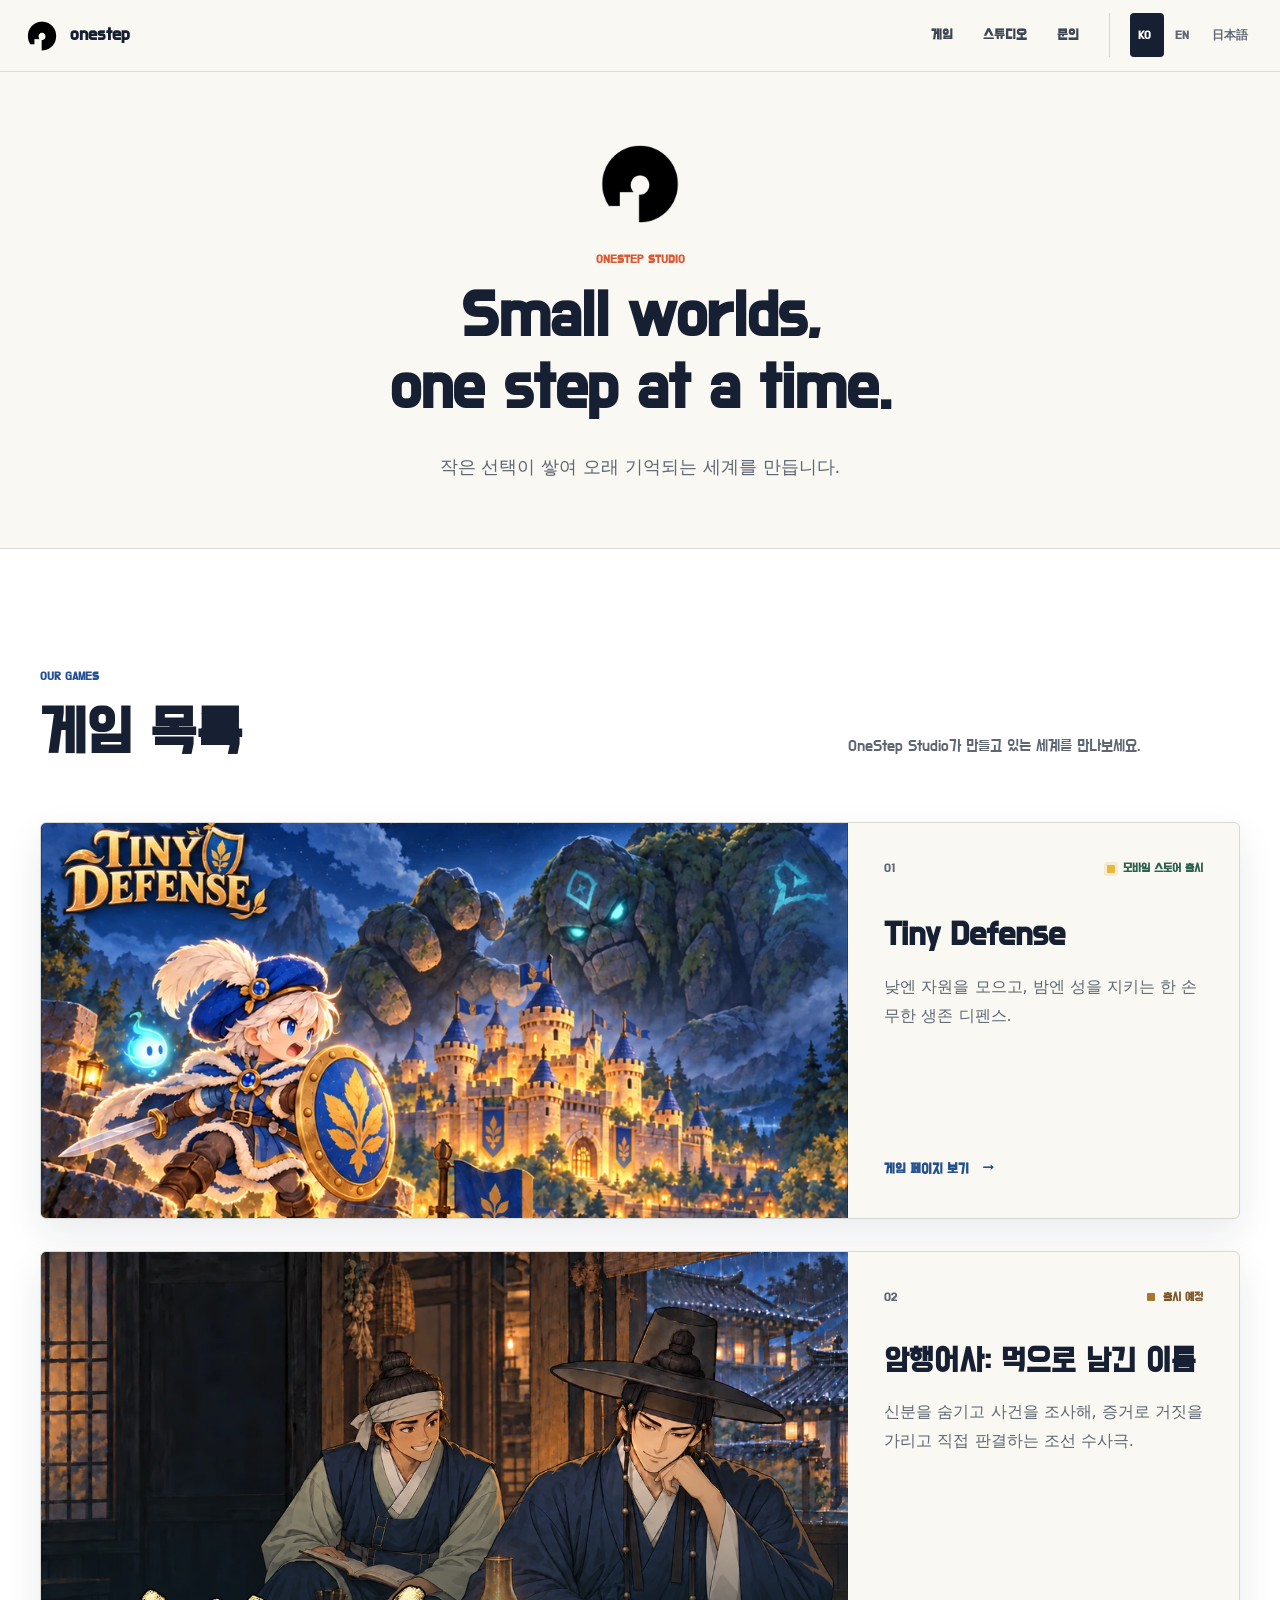
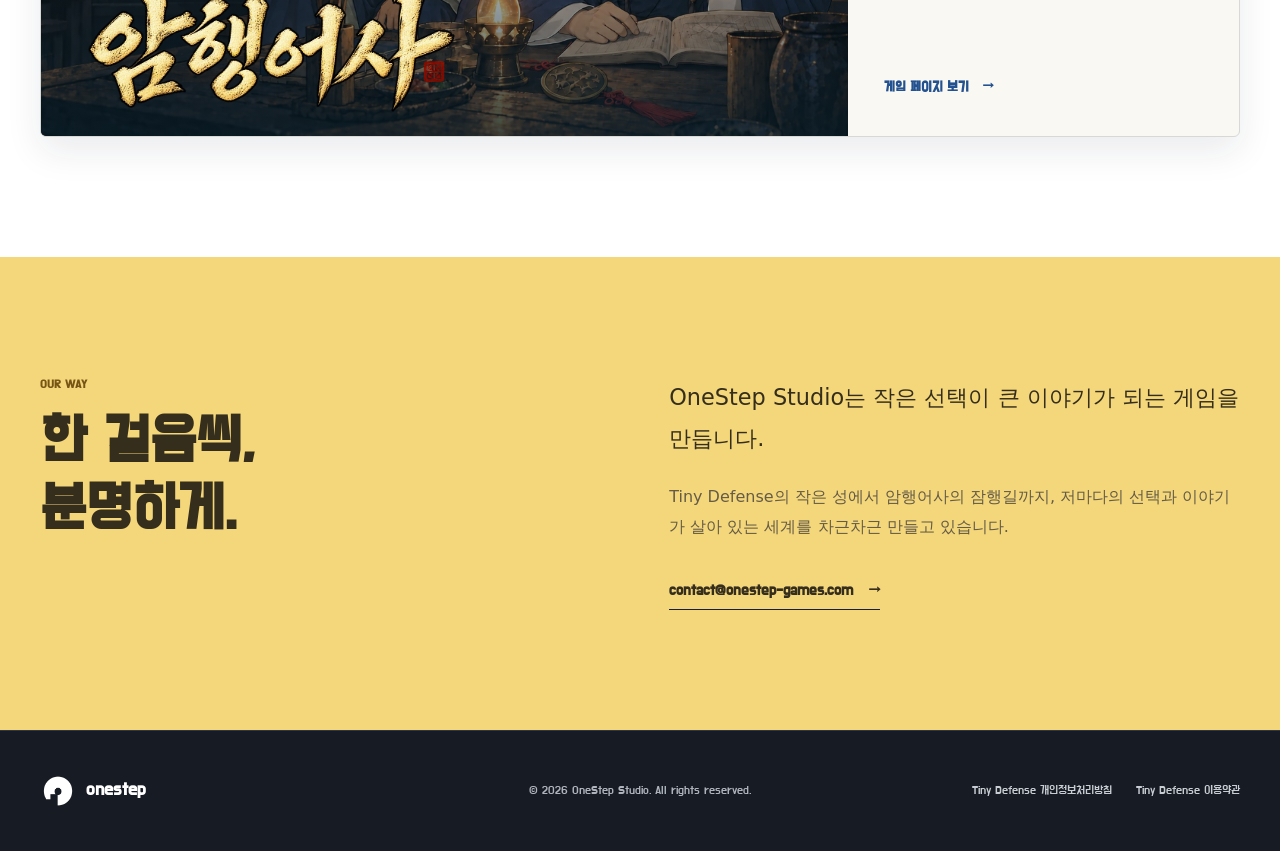
==== commit ea3d8777: "Add an immersive Amhaeng Eosa game page and localized listings" ====
--- a/index.html
+++ b/index.html
@@ -32,44 +32,50 @@
   <link rel="icon" href="/assets/onestep-favicon.png" type="image/png">
   <link rel="apple-touch-icon" href="/assets/onestep-touch-icon.png">
   <link rel="preload" as="image" href="/assets/onestep-logo.webp" type="image/webp">
-  <link rel="stylesheet" href="/styles.css?v=ui-2">
+  <link rel="stylesheet" href="/styles.css?v=eosa-1">
   <script defer src="/script.js"></script>
   <script type="application/ld+json">
+{
+  "@context": "https://schema.org",
+  "@graph": [
     {
-      "@context": "https://schema.org",
-      "@graph": [
+      "@type": "Organization",
+      "@id": "https://onestep-studio.github.io/#organization",
+      "name": "OneStep Studio",
+      "url": "https://onestep-studio.github.io/",
+      "logo": "https://onestep-studio.github.io/assets/onestep-logo.png",
+      "email": "contact@onestep-games.com"
+    },
+    {
+      "@type": "WebSite",
+      "name": "OneStep Studio",
+      "url": "https://onestep-studio.github.io/",
+      "inLanguage": "ko",
+      "publisher": {
+        "@id": "https://onestep-studio.github.io/#organization"
+      }
+    },
+    {
+      "@type": "ItemList",
+      "name": "OneStep Studio 게임 목록",
+      "numberOfItems": 2,
+      "itemListElement": [
         {
-          "@type": "Organization",
-          "@id": "https://onestep-studio.github.io/#organization",
-          "name": "OneStep Studio",
-          "url": "https://onestep-studio.github.io/",
-          "logo": "https://onestep-studio.github.io/assets/onestep-logo.png",
-          "email": "contact@onestep-games.com"
+          "@type": "ListItem",
+          "position": 1,
+          "url": "https://onestep-studio.github.io/games/tiny-defense/",
+          "name": "Tiny Defense"
         },
         {
-          "@type": "WebSite",
-          "name": "OneStep Studio",
-          "url": "https://onestep-studio.github.io/",
-          "inLanguage": "ko",
-          "publisher": {
-            "@id": "https://onestep-studio.github.io/#organization"
-          }
-        },
-        {
-          "@type": "ItemList",
-          "name": "OneStep Studio 게임 목록",
-          "numberOfItems": 1,
-          "itemListElement": [
-            {
-              "@type": "ListItem",
-              "position": 1,
-              "url": "https://onestep-studio.github.io/games/tiny-defense/",
-              "name": "Tiny Defense"
-            }
-          ]
+          "@type": "ListItem",
+          "position": 2,
+          "url": "https://onestep-studio.github.io/games/amhaeng-eosa/",
+          "name": "암행어사: 먹으로 남긴 이름"
         }
       ]
     }
+  ]
+}
   </script>
 </head>
 <body class="home-page">
@@ -139,6 +145,18 @@
               </span>
             </div>
           </a>
+          <a class="game-card game-card-eosa reveal" href="/games/amhaeng-eosa/" aria-label="암행어사: 먹으로 남긴 이름, 게임 페이지 보기">
+            <div class="game-card-media game-card-eosa-media">
+              <img class="game-card-eosa-art" src="/assets/amhaeng-eosa/cover.webp" alt="밤의 주막에서 기록을 살피는 암행어사 윤서와 수행 서리 도겸" width="1200" height="720" loading="lazy">
+              <img class="game-card-eosa-title" src="/assets/amhaeng-eosa/title.webp" alt="" width="1000" height="375" loading="lazy">
+            </div>
+            <div class="game-card-body">
+              <div class="game-card-meta"><span>02</span><span class="game-status is-coming"><span aria-hidden="true"></span>출시 예정</span></div>
+              <h3>암행어사: 먹으로 남긴 이름</h3>
+              <p>신분을 숨기고 사건을 조사해, 증거로 거짓을 가리고 직접 판결하는 조선 수사극.</p>
+              <span class="game-card-link">게임 페이지 보기<span aria-hidden="true">&rarr;</span></span>
+            </div>
+          </a>
         </div>
       </div>
     </section>
@@ -151,7 +169,7 @@
         </div>
         <div class="studio-summary-copy reveal">
           <p class="lead">OneStep Studio는 작은 선택이 큰 이야기가 되는 게임을 만듭니다.</p>
-          <p>Tiny Defense의 세계를 차근차근 완성하며, 짧은 순간에도 분명한 선택과 오래 이어지는 도전을 담고 있습니다.</p>
+          <p>Tiny Defense의 작은 성에서 암행어사의 잠행길까지, 저마다의 선택과 이야기가 살아 있는 세계를 차근차근 만들고 있습니다.</p>
           <a class="text-link" href="mailto:contact@onestep-games.com">
             contact@onestep-games.com
             <span aria-hidden="true">&rarr;</span>
--- a/styles.css
+++ b/styles.css
@@ -419,6 +419,7 @@
 
 .game-grid {
   display: grid;
+  gap: 32px;
 }
 
 .game-card {
@@ -2132,6 +2133,13 @@
 .studio-intro h1 { font-size:clamp(34px,5vw,64px); line-height:1.12; }
 .studio-intro-inner>p:last-child,.game-card-body>p,.studio-summary-copy>p { font-family:'Apple SD Gothic Neo','Malgun Gothic','Yu Gothic',system-ui,sans-serif; font-weight:400; line-height:1.85; }
 .game-card:focus-visible { outline-offset:5px; }
+.game-card-eosa-media { position:relative; isolation:isolate; overflow:hidden; background:#081c27; }
+.game-card-eosa-media::after { content:''; position:absolute; inset:0; background:linear-gradient(0deg,#081c27c9,transparent 60%); pointer-events:none; }
+.game-card-eosa-media .game-card-eosa-art { width:100%; height:100%; object-fit:cover; }
+.game-card-eosa-media .game-card-eosa-title { position:absolute; left:5%; bottom:4%; width:47%; height:auto; z-index:1; }
+.game-card-eosa .game-status.is-coming { color:#805728; }
+.game-card-eosa .game-status.is-coming>span { background:#a77530; }
+.game-card-eosa h3 { font-size:clamp(1.6rem,2.5vw,2rem); word-break:keep-all; }
 .page-progress,[data-guide-progress] { font-variant-numeric:tabular-nums; }
 @media(max-width:899px) {
  .primary-nav { min-height:0; max-height:calc(100dvh - var(--header-height)); overflow-y:auto; overscroll-behavior:contain; padding-bottom:max(20px,env(safe-area-inset-bottom)); }
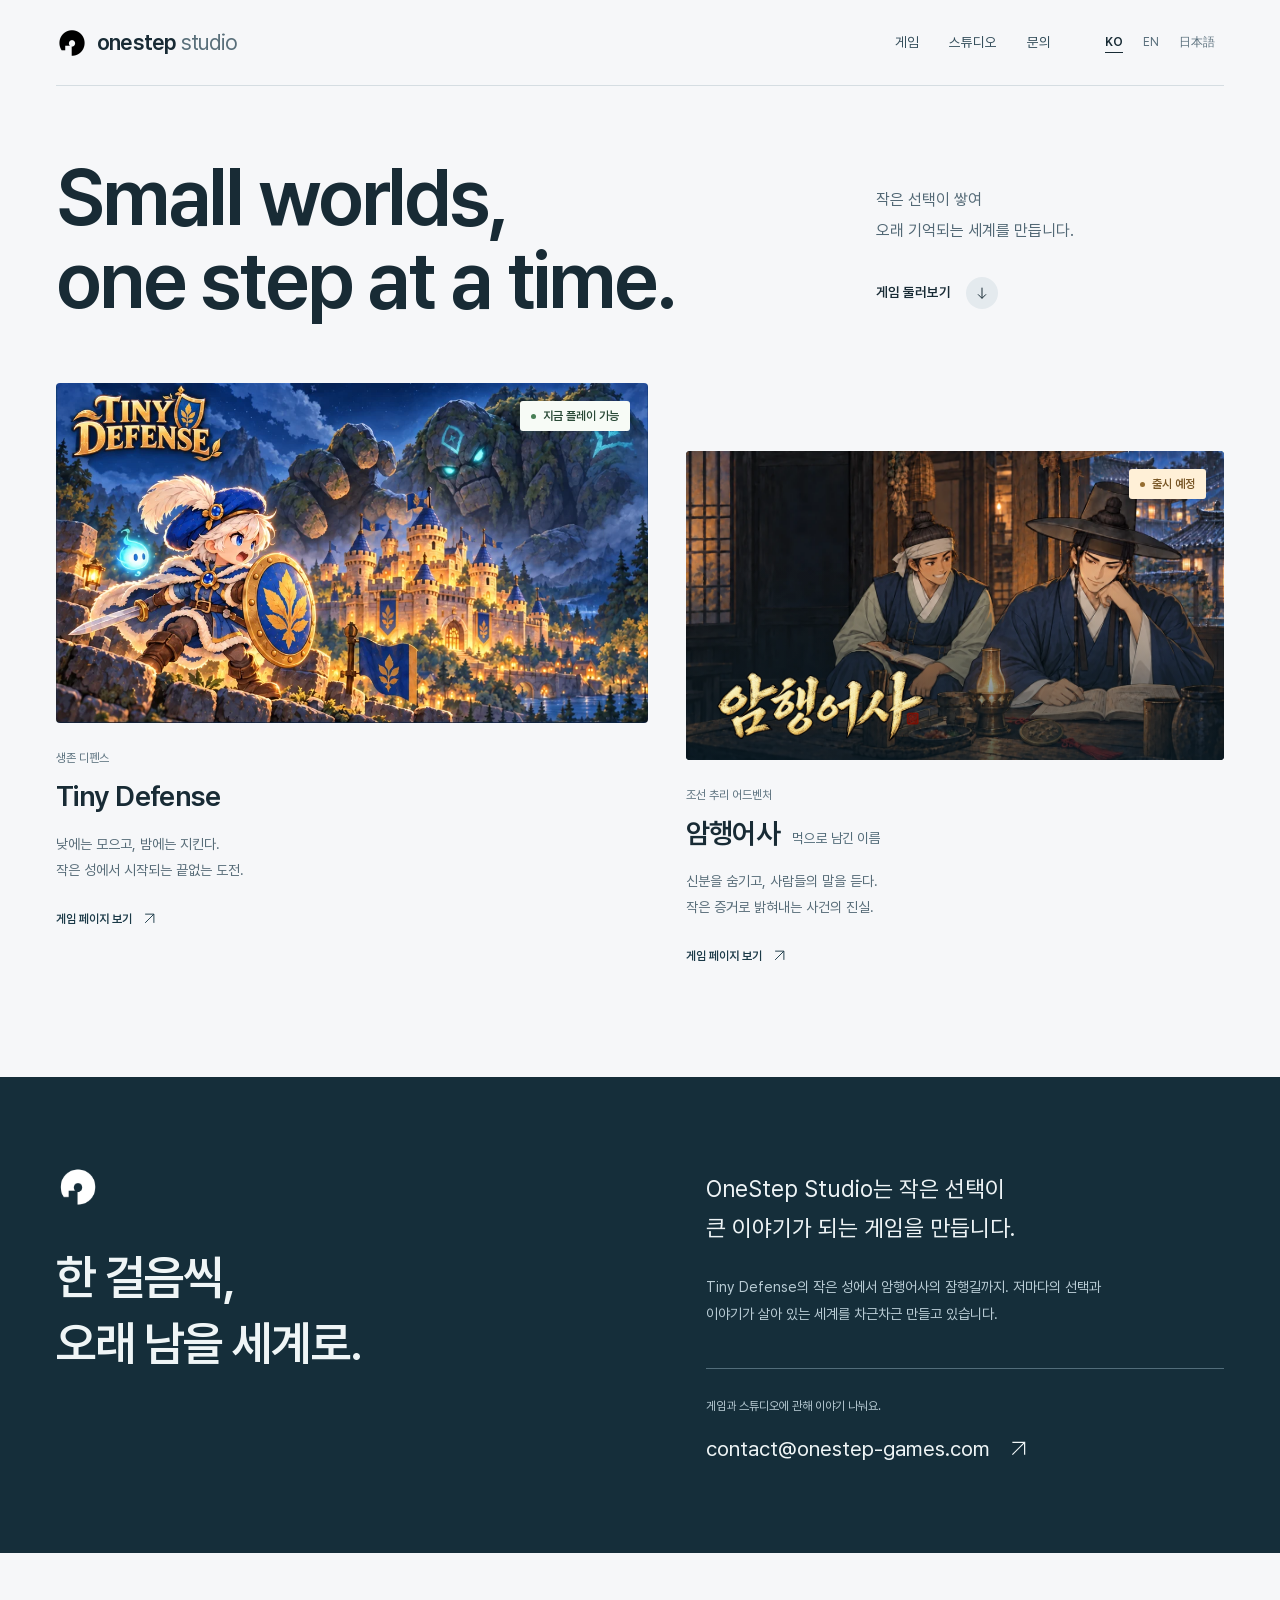
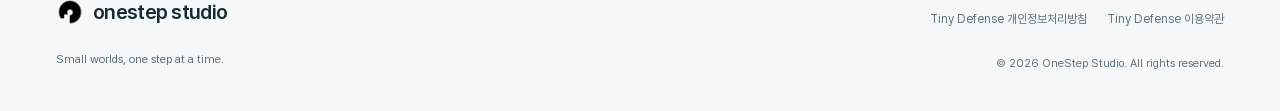
==== commit f1a9d9f1: "Refine studio homepage with an artwork-led game showcase" ====
--- a/index.html
+++ b/index.html
@@ -4,7 +4,7 @@
   <meta charset="utf-8">
   <meta name="viewport" content="width=device-width, initial-scale=1, viewport-fit=cover">
   <meta name="description" content="작은 세계를 한 걸음씩 만들어가는 게임 스튜디오, OneStep Studio의 공식 홈페이지입니다.">
-  <meta name="theme-color" content="#f9f8f3">
+  <meta name="theme-color" content="#f6f7f9">
   <meta name="color-scheme" content="light">
   <link rel="canonical" href="https://onestep-studio.github.io/">
   <link rel="alternate" hreflang="ko" href="https://onestep-studio.github.io/">
@@ -77,119 +77,73 @@
   ]
 }
   </script>
+  <link rel="preload" as="font" href="/assets/studio/StudioSans-Semibold.woff2" type="font/woff2" crossorigin>
+  <link rel="stylesheet" href="/home.css?v=studio-1">
 </head>
-<body class="home-page">
+<body class="home-page" data-studio-home="2">
   <a class="skip-link" href="#main">본문 바로가기</a>
-
   <header class="site-header" data-header>
     <div class="header-inner">
-      <a class="wordmark" href="#top" aria-label="OneStep Studio 홈">
-        <img class="wordmark-logo" src="/assets/onestep-logo.webp" alt="" width="512" height="512">
-        <span>onestep</span>
-      </a>
-
-      <nav class="primary-nav" id="primary-nav" aria-label="주요 메뉴">
-        <a href="#games">게임</a>
-        <a href="#studio">스튜디오</a>
-        <a href="mailto:contact@onestep-games.com">문의</a>
-        <span class="language-switcher" role="group" aria-label="언어 선택">
-          <a href="/" lang="ko" aria-current="page">KO</a>
-          <a href="/en/" lang="en">EN</a>
-          <a href="/ja/" lang="ja">日本語</a>
-        </span>
-      </nav>
-
-      <button class="menu-toggle" type="button" aria-expanded="false" aria-controls="primary-nav" aria-label="메뉴 열기" data-label-open="메뉴 열기" data-label-close="메뉴 닫기">
-        <span></span>
-        <span></span>
-        <span></span>
-      </button>
+      <a class="wordmark" href="/" aria-label="OneStep Studio 홈"><img class="wordmark-logo" src="/assets/onestep-logo.webp" alt="" width="512" height="512"><span>onestep<span class="wordmark-studio"> studio</span></span></a>
+      <div class="studio-header-actions">
+        <nav class="primary-nav" id="primary-nav" aria-label="주요 메뉴"><a href="#games">게임</a><a href="#studio">스튜디오</a><a href="mailto:contact@onestep-games.com">문의</a></nav>
+        <span class="studio-languages" role="group" aria-label="언어 선택"><a href="/" lang="ko" aria-current="page">KO</a><a href="/en/" lang="en">EN</a><a href="/ja/" lang="ja">日本語</a></span>
+        <button class="menu-toggle" type="button" aria-expanded="false" aria-controls="primary-nav" aria-label="메뉴 열기" data-label-open="메뉴 열기" data-label-close="메뉴 닫기"><span></span><span></span><span></span></button>
+      </div>
     </div>
   </header>
-
   <main id="main">
     <section class="studio-intro" id="top" aria-labelledby="studio-home-title">
-      <div class="container studio-intro-inner reveal">
-        <img class="studio-logo" src="/assets/onestep-logo.webp" alt="" width="512" height="512" fetchpriority="high">
-        <p class="eyebrow">ONESTEP STUDIO</p>
-        <h1 id="studio-home-title">Small worlds,<br>one step at a time.</h1>
-        <p>작은 선택이 쌓여 오래 기억되는 세계를 만듭니다.</p>
+      <div class="container studio-intro-inner">
+        <h1 id="studio-home-title"><span>Small worlds,</span><span>one step <br class="studio-mobile-break">at a time.</span></h1>
+        <div class="studio-intro-note"><p>작은 선택이 쌓여<br>오래 기억되는 세계를 만듭니다.</p><a class="studio-explore" href="#games"><span class="studio-explore-text">게임 둘러보기</span><span class="studio-explore-icon"><svg viewBox="0 0 24 24" aria-hidden="true"><path d="M12 4v16m-6-6 6 6 6-6"/></svg></span></a></div>
       </div>
     </section>
-
-    <section class="game-library section" id="games" aria-labelledby="games-title">
+    <section class="game-library" id="games" aria-labelledby="games-title">
       <div class="container">
-        <div class="library-heading reveal">
-          <div>
-            <p class="eyebrow">OUR GAMES</p>
-            <h2 id="games-title">게임 목록</h2>
-          </div>
-          <p>OneStep Studio가 만들고 있는 세계를 만나보세요.</p>
-        </div>
-
+        <h2 class="sr-only" id="games-title">우리의 게임</h2>
         <div class="game-grid">
           <a class="game-card reveal" href="/games/tiny-defense/" aria-label="게임 페이지 보기, Tiny Defense">
             <div class="game-card-media">
-              <img src="/assets/hero-wide.webp?v=brand-1" alt="Tiny Defense 로고와 밤의 성을 지키는 소년 영웅, 그 너머의 거대한 돌 트롤" width="1024" height="500">
+              <img src="/assets/brand-20261014/keyart-wide.webp" alt="성을 지키는 소년 영웅과 정령, 거대한 돌 트롤이 있는 Tiny Defense의 밤" width="1007" height="578" fetchpriority="high">
+              <span class="game-status is-live"><span aria-hidden="true"></span>지금 플레이 가능</span>
+              <span class="studio-art-enter" aria-hidden="true"><svg viewBox="0 0 24 24" aria-hidden="true"><path d="M5 19 19 5M5 5h14v14"/></svg></span>
             </div>
             <div class="game-card-body">
-              <div class="game-card-meta">
-                <span>01</span>
-                <span class="game-status is-live"><span aria-hidden="true"></span>모바일 스토어 출시</span>
-              </div>
+              <p class="studio-game-genre">생존 디펜스</p>
               <h3>Tiny Defense</h3>
-              <p>낮엔 자원을 모으고, 밤엔 성을 지키는 한 손 무한 생존 디펜스.</p>
-              <span class="game-card-link">
-                게임 페이지 보기
-                <span aria-hidden="true">&rarr;</span>
-              </span>
+              <p class="studio-game-description">낮에는 모으고, 밤에는 지킨다.<br>작은 성에서 시작되는 끝없는 도전.</p>
+              <span class="game-card-link">게임 페이지 보기 <svg viewBox="0 0 24 24" aria-hidden="true"><path d="M5 19 19 5M5 5h14v14"/></svg></span>
             </div>
           </a>
           <a class="game-card game-card-eosa reveal" href="/games/amhaeng-eosa/" aria-label="암행어사: 먹으로 남긴 이름, 게임 페이지 보기">
             <div class="game-card-media game-card-eosa-media">
-              <img class="game-card-eosa-art" src="/assets/amhaeng-eosa/cover.webp" alt="밤의 주막에서 기록을 살피는 암행어사 윤서와 수행 서리 도겸" width="1200" height="720" loading="lazy">
-              <img class="game-card-eosa-title" src="/assets/amhaeng-eosa/title.webp" alt="" width="1000" height="375" loading="lazy">
+              <img class="game-card-eosa-art" src="/assets/amhaeng-eosa/cover.webp" alt="밤의 주막에서 기록을 살피는 암행어사 윤서와 수행 서리 도겸" width="1200" height="720">
+              <img class="game-card-eosa-title" src="/assets/amhaeng-eosa/title.webp" alt="" width="1000" height="375">
+              <span class="game-status is-coming"><span aria-hidden="true"></span>출시 예정</span>
+              <span class="studio-art-enter" aria-hidden="true"><svg viewBox="0 0 24 24" aria-hidden="true"><path d="M5 19 19 5M5 5h14v14"/></svg></span>
             </div>
             <div class="game-card-body">
-              <div class="game-card-meta"><span>02</span><span class="game-status is-coming"><span aria-hidden="true"></span>출시 예정</span></div>
-              <h3>암행어사: 먹으로 남긴 이름</h3>
-              <p>신분을 숨기고 사건을 조사해, 증거로 거짓을 가리고 직접 판결하는 조선 수사극.</p>
-              <span class="game-card-link">게임 페이지 보기<span aria-hidden="true">&rarr;</span></span>
+              <p class="studio-game-genre">조선 추리 어드벤처</p>
+              <h3>암행어사<span class="studio-game-subtitle">먹으로 남긴 이름</span></h3>
+              <p class="studio-game-description">신분을 숨기고, 사람들의 말을 듣다.<br>작은 증거로 밝혀내는 사건의 진실.</p>
+              <span class="game-card-link">게임 페이지 보기 <svg viewBox="0 0 24 24" aria-hidden="true"><path d="M5 19 19 5M5 5h14v14"/></svg></span>
             </div>
           </a>
         </div>
       </div>
     </section>
-
-    <section class="studio-summary section" id="studio" aria-labelledby="studio-summary-title">
+    <section class="studio-summary" id="studio" aria-labelledby="studio-summary-title">
       <div class="container studio-summary-grid">
-        <div class="reveal">
-          <p class="eyebrow">OUR WAY</p>
-          <h2 id="studio-summary-title">한 걸음씩,<br>분명하게.</h2>
-        </div>
-        <div class="studio-summary-copy reveal">
-          <p class="lead">OneStep Studio는 작은 선택이 큰 이야기가 되는 게임을 만듭니다.</p>
-          <p>Tiny Defense의 작은 성에서 암행어사의 잠행길까지, 저마다의 선택과 이야기가 살아 있는 세계를 차근차근 만들고 있습니다.</p>
-          <a class="text-link" href="mailto:contact@onestep-games.com">
-            contact@onestep-games.com
-            <span aria-hidden="true">&rarr;</span>
-          </a>
-        </div>
+        <div><img class="studio-summary-mark" src="/assets/onestep-logo.webp" alt="" width="512" height="512" loading="lazy"><h2 id="studio-summary-title">한 걸음씩,<br>오래 남을 세계로.</h2></div>
+        <div class="studio-summary-copy"><p class="lead">OneStep Studio는 작은 선택이<br>큰 이야기가 되는 게임을 만듭니다.</p><p>Tiny Defense의 작은 성에서 암행어사의 잠행길까지. 저마다의 선택과 이야기가 살아 있는 세계를 차근차근 만들고 있습니다.</p><div class="studio-contact"><p>게임과 스튜디오에 관해 이야기 나눠요.</p><a href="mailto:contact@onestep-games.com">contact@onestep-games.com <svg viewBox="0 0 24 24" aria-hidden="true"><path d="M5 19 19 5M5 5h14v14"/></svg></a></div></div>
       </div>
     </section>
   </main>
-
   <footer class="site-footer">
     <div class="container footer-inner">
-      <a class="wordmark wordmark-footer" href="#top" aria-label="페이지 맨 위로">
-        <img class="wordmark-logo" src="/assets/onestep-logo.webp" alt="" width="512" height="512" loading="lazy">
-        <span>onestep</span>
-      </a>
-      <p>&copy; <span data-year>2026</span> OneStep Studio. All rights reserved.</p>
-      <nav aria-label="법적 고지">
-        <a href="https://notedays.github.io/tinydefense-legal/privacy-policy.html">Tiny Defense 개인정보처리방침</a>
-        <a href="https://notedays.github.io/tinydefense-legal/terms-of-service.html">Tiny Defense 이용약관</a>
-      </nav>
+      <div class="studio-footer-brand"><a class="wordmark wordmark-footer" href="#top" aria-label="맨 위로"><img class="wordmark-logo" src="/assets/onestep-logo.webp" alt="" width="512" height="512" loading="lazy"><span>onestep studio</span></a><p>Small worlds, one step at a time.</p></div>
+      <div class="studio-footer-meta"><nav aria-label="법적 고지"><a href="https://notedays.github.io/tinydefense-legal/privacy-policy.html">Tiny Defense 개인정보처리방침</a><a href="https://notedays.github.io/tinydefense-legal/terms-of-service.html">Tiny Defense 이용약관</a></nav><p>© <span data-year>2026</span> OneStep Studio. All rights reserved.</p></div>
     </div>
   </footer>
 </body>
--- a/home.css
+++ b/home.css
@@ -0,0 +1,140 @@
+/* Studio chrome stays quiet; the games supply the colour and illustration. */
+@font-face{font-family:Studio Sans;src:url('/assets/studio/StudioSans-Regular.woff2') format('woff2');font-weight:400;font-style:normal;font-display:swap}
+@font-face{font-family:Studio Sans;src:url('/assets/studio/StudioSans-Semibold.woff2') format('woff2');font-weight:600 900;font-style:normal;font-display:swap}
+.home-page{--studio-bg:#f6f7f9;--studio-ink:#182b35;--studio-muted:#576773;--studio-line:#d5dde2;--header-height:86px;background:var(--studio-bg);color:var(--studio-ink);font-family:'Studio Sans','Hiragino Kaku Gothic ProN','Yu Gothic','Malgun Gothic',sans-serif;line-height:1.75;scrollbar-color:#9aabb5 var(--studio-bg)}
+.home-page:lang(ja){font-family:'Studio Sans','Hiragino Kaku Gothic ProN','Yu Gothic',Meiryo,sans-serif}
+.home-page :is(h1,h2,h3,p,figure){margin:0}
+.home-page ::selection{background:#c5dbdf;color:#142a34}
+.home-page :focus-visible{outline:2px solid #287183;outline-offset:6px}
+.home-page .container{width:min(1280px,calc(100% - 112px))}
+.home-page .site-header{height:var(--header-height);background:var(--studio-bg);border:0;backdrop-filter:none;-webkit-backdrop-filter:none;position:relative}
+.home-page .header-inner{width:min(1280px,calc(100% - 112px));border-bottom:1px solid var(--studio-line)}
+.home-page .wordmark{font-family:'Studio Sans',sans-serif;font-weight:600;font-size:1.35rem;letter-spacing:-.035em;gap:9px;color:var(--studio-ink)}
+.home-page .wordmark-logo{width:32px;height:32px}
+.home-page .wordmark-studio{font-weight:400;color:#596f7a}
+.studio-header-actions{display:flex;align-items:center;gap:45px}
+.home-page .primary-nav{gap:30px}
+.home-page .primary-nav a{font-size:.86rem;font-weight:400;color:#344e5b;padding:12px 0}
+.home-page .primary-nav a:after{height:1px;background:var(--studio-ink)}
+.studio-languages{display:flex;align-items:center;gap:2px}
+.studio-languages a{display:inline-flex;justify-content:center;align-items:center;min-height:44px;padding:8px 9px;font-size:.75rem;color:#596f7c}
+.studio-languages a[aria-current]{color:var(--studio-ink);font-weight:600;text-decoration:underline;text-underline-offset:6px}
+.studio-languages a:hover{color:var(--studio-ink)}
+.home-page .studio-intro{display:block;height:auto;min-height:0;max-height:none;background:transparent;border:0;padding:70px 0 62px}
+.home-page .studio-intro-inner{display:grid;grid-template-columns:minmax(0,2.2fr) minmax(0,1fr);gap:55px;align-items:end;text-align:left;max-width:none}
+.home-page .studio-intro h1{font-size:clamp(3.5rem,6.2vw,5.8rem);line-height:1.04;font-weight:600;letter-spacing:-.04em;text-wrap:initial;margin:0}
+.studio-intro h1>span{display:block}
+.studio-mobile-break{display:none}
+.studio-intro-note{padding-bottom:6px}
+.home-page .studio-intro-note>p{font-size:1rem;line-height:1.9;color:#526875;word-break:keep-all}
+.studio-explore{display:inline-flex;align-items:center;gap:15px;margin-top:25px;font-size:.85rem;font-weight:600;min-height:44px}
+.studio-explore-icon{display:grid;width:32px;height:32px;place-items:center;border-radius:50%;background:#e4eaee;transition:background .2s}
+.studio-explore svg{width:16px;height:16px;fill:none;stroke:currentColor;stroke-width:1.5}
+.studio-explore:hover .studio-explore-icon{background:#cfdee4}
+.home-page .game-library{background:transparent;padding:0 0 105px;scroll-margin-top:30px}
+.home-page .game-grid{display:grid;grid-template-columns:minmax(0,1.1fr) minmax(0,1fr);gap:38px;align-items:start}
+.home-page .game-card{display:block;overflow:visible;border:0;border-radius:0;background:none;box-shadow:none;transform:none;transition:none;min-width:0}
+.home-page .game-card-eosa{margin-top:68px}
+.home-page .game-card-media{display:block;position:relative;aspect-ratio:1007/578;overflow:hidden;border-radius:4px;isolation:isolate;background:#102b38}
+.home-page .game-card-media>img:first-child{width:100%;height:100%;object-fit:cover;transition:transform .7s cubic-bezier(.16,1,.3,1)}
+.home-page .game-card-eosa-media>img:first-child{object-position:50% 42%}
+.home-page .game-card-eosa-title{width:40%;left:5%;bottom:5%;z-index:1}
+.home-page .game-card-eosa-media:after{background:linear-gradient(0deg,#081c27b3,transparent 65%)}
+.home-page .game-status{position:absolute;top:18px;right:18px;z-index:2;padding:6px 11px;border-radius:3px;gap:7px;background:#f7fbf6;color:#294936;font-size:.75rem;line-height:1.5;font-weight:600;box-shadow:none}
+.home-page .game-status>span{width:5px;height:5px;background:#477f55;border-radius:50%;box-shadow:none}
+.home-page .game-status.is-coming{color:#775525;background:#fff0d7}
+.home-page .game-status.is-coming>span{background:#956d30}
+.studio-art-enter{display:grid;place-items:center;position:absolute;z-index:2;right:18px;bottom:18px;width:42px;height:42px;border-radius:50%;background:#f6f7f9;color:var(--studio-ink);opacity:0;transform:translate(-5px,5px);transition:opacity .2s,transform .35s cubic-bezier(.16,1,.3,1)}
+.studio-art-enter svg,.home-page .game-card-link svg{width:21px;height:21px;fill:none;stroke:currentColor;stroke-width:1.5}
+.home-page .game-card-body{display:block;padding:24px 0 0;min-height:0;position:relative}
+.home-page .game-card-body>p{font-family:inherit;font-weight:400;line-height:1.85}
+.home-page .game-card-body>.studio-game-genre{font-size:.75rem;margin:0 0 9px;color:#5b717e}
+.home-page .game-card h3{display:flex;align-items:baseline;flex-wrap:wrap;gap:8px 13px;font-family:'Studio Sans',sans-serif;font-weight:600;font-size:clamp(1.55rem,2.2vw,2rem);letter-spacing:-.025em;line-height:1.3;margin:0;word-break:keep-all}
+.studio-game-subtitle{font-size:.49em;font-weight:400;letter-spacing:-.01em;color:#536c79;line-height:1.5}
+.home-page .game-card-body>.studio-game-description{font-size:.88rem;color:#576c78;margin:16px 0 0;word-break:keep-all}
+.home-page .game-card-link{font-size:.75rem;font-weight:600;color:#1a3947;margin-top:20px;display:inline-flex;gap:10px;line-height:1.5;min-height:32px;align-items:center}
+.home-page .game-card-link svg{width:15px;height:15px;transition:transform .2s}
+.home-page .game-card:hover .game-card-link{color:#1a3947}
+.home-page .reveal,.home-page .reveal.is-visible{opacity:1;transform:none;transition:none}
+.home-page .studio-summary{padding:88px 0 82px;background:#152e3a;color:#eff5f6}
+.home-page .studio-summary-grid{grid-template-columns:minmax(0,1.1fr) minmax(0,1fr);gap:80px;align-items:start}
+.studio-summary-mark{width:44px;height:44px;filter:brightness(0) invert(1);margin-bottom:35px!important}
+.home-page .studio-summary h2{font-family:'Studio Sans','Yu Gothic',sans-serif;font-size:clamp(2.1rem,3.7vw,3.4rem);font-weight:600;line-height:1.4;letter-spacing:-.035em;word-break:keep-all}
+.home-page .studio-summary-copy{padding-top:5px}
+.home-page .studio-summary-copy>.lead{font-family:inherit;font-size:clamp(1.2rem,1.8vw,1.5rem);font-weight:400;line-height:1.7;color:#edf3f5;margin:0}
+.home-page .studio-summary-copy>p:not(.lead){font-family:inherit;font-size:.9rem;font-weight:400;color:#b8cbd4;line-height:1.9;margin:25px 0 0;max-width:45ch;word-break:keep-all}
+.studio-contact{margin-top:40px;padding-top:27px;border-top:1px solid #526d7a}
+.studio-contact p{font-size:.75rem;color:#b8cbd4}
+.studio-contact a{display:inline-flex;align-items:center;gap:18px;font-size:clamp(.98rem,1.65vw,1.35rem);line-height:1.6;margin-top:10px;min-height:44px;word-break:break-all}
+.studio-contact svg{width:21px;height:21px;fill:none;stroke:currentColor;stroke-width:1.4;flex-shrink:0}
+.home-page .site-footer{border:0;background:var(--studio-bg);color:var(--studio-ink)}
+.home-page .footer-inner{display:flex;justify-content:space-between;align-items:start;gap:40px;padding:45px 0 38px;min-height:0}
+.home-page .wordmark-footer{font-size:1.25rem}
+.home-page .wordmark-footer .wordmark-logo{filter:none;width:28px;height:28px}
+.home-page .studio-footer-brand>p{font-size:.72rem;color:#5b717e;margin:14px 0 0}
+.studio-footer-meta{text-align:right}
+.home-page .footer-inner nav{gap:20px;flex-wrap:wrap}
+.home-page .footer-inner nav a{font-size:.75rem;color:#5c7380;min-height:44px}
+.home-page .footer-inner nav a:hover{color:#163543}
+.home-page .studio-footer-meta>p{font-size:.7rem;color:#5b717e;margin-top:12px}
+@media(hover:hover) and (pointer:fine){.home-page .game-card:hover .game-card-media>img:first-child{transform:scale(1.025)}.home-page .game-card:hover .studio-art-enter{opacity:1;transform:none}.home-page .game-card:hover .game-card-link svg{transform:translate(2px,-2px)}}
+.home-page .game-card:focus-visible .studio-art-enter{opacity:1;transform:none}
+@media(max-width:1100px){.home-page .container,.home-page .header-inner{width:calc(100% - 72px)}.studio-header-actions{gap:30px}.home-page .studio-intro-inner{gap:25px;grid-template-columns:minmax(0,2.4fr) minmax(0,1fr)}.home-page .studio-intro-note>p{font-size:.86rem}.home-page .game-grid{gap:28px}.home-page .studio-summary-grid{gap:50px}.wordmark-studio{display:none}}
+@media(max-width:899px){
+ .home-page{--header-height:72px}
+ .home-page .primary-nav{top:100%;left:0;right:0;min-height:0;padding:15px 36px 28px;background:var(--studio-bg);border-top:0;border-bottom:1px solid var(--studio-line);gap:0;z-index:100;box-shadow:0 14px 25px #0000000a}
+ .home-page .primary-nav a{font-size:1.05rem;padding:16px 0;border-color:var(--studio-line)}
+ .home-page .menu-toggle{width:38px;height:44px;padding:10px 7px;margin-right:-7px}
+ .home-page .menu-toggle span{width:23px;background:var(--studio-ink)}
+ .studio-header-actions{gap:17px}
+ .home-page .studio-intro{padding:54px 0 46px}
+ .home-page .studio-intro h1{font-size:clamp(2.6rem,6.15vw,3.5rem)}
+ .home-page .studio-intro-note>p br{display:none}
+ .studio-explore{font-size:.75rem;gap:9px;margin-top:14px}
+ .home-page .game-card-eosa{margin-top:45px}
+ .home-page .game-card-body{padding-top:20px}
+ .home-page .game-card-body>.studio-game-description{font-size:.8rem}
+ .home-page .game-status{top:12px;right:12px;font-size:.75rem;padding:5px 9px}
+ .home-page .studio-summary{padding:65px 0}
+ .home-page .footer-inner{gap:25px}
+ .home-page .footer-inner nav{gap:4px 16px}
+}
+@media(max-width:650px){
+ .home-page .container,.home-page .header-inner{width:calc(100% - 40px)}
+ .home-page .wordmark{font-size:1.2rem;gap:8px}.home-page .wordmark-logo{width:28px;height:28px}
+ .studio-header-actions{gap:10px}.studio-languages a{padding:8px 7px;font-size:.75rem}
+ .home-page .primary-nav{padding-inline:24px}
+ .home-page .studio-intro{padding:40px 0 33px}
+ .home-page .studio-intro-inner{grid-template-columns:minmax(0,1fr);gap:26px}
+ .home-page .studio-intro h1{font-size:clamp(2.8rem,11.5vw,4.4rem);line-height:1.05;letter-spacing:-.04em}
+ .studio-mobile-break{display:block}
+ .home-page .studio-intro-note{padding:0;display:flex;align-items:start;justify-content:space-between;gap:18px}
+ .home-page .studio-intro-note>p{font-size:.81rem;line-height:1.85;max-width:26ch}
+ .home-page .studio-intro-note>p br{display:block}
+ .studio-explore{margin-top:0;min-height:44px;flex-shrink:0;gap:0}.studio-explore-icon{width:44px;height:44px}.studio-explore svg{width:18px;height:18px}
+ .studio-explore-text{position:absolute;width:1px;height:1px;padding:0;margin:-1px;overflow:hidden;clip:rect(0,0,0,0);white-space:nowrap;border:0}
+ .home-page .game-grid{grid-template-columns:minmax(0,1fr);gap:42px}
+ .home-page .game-card-eosa{margin-top:0}
+ .home-page .game-card-media{aspect-ratio:1007/578}
+ .home-page .game-status{font-size:.75rem}
+ .home-page .game-card-body{padding-top:18px}
+ .home-page .game-card-body>.studio-game-genre{margin-bottom:7px;font-size:.75rem}
+ .home-page .game-card h3{font-size:1.65rem}
+ .home-page .game-card-body>.studio-game-description{font-size:.9rem;line-height:1.8;margin-top:11px}
+ .home-page .game-card-link{font-size:.72rem;margin-top:10px}
+ .home-page .game-library{padding-bottom:54px}
+ .home-page .studio-summary{padding:52px 0}
+ .home-page .studio-summary-grid{grid-template-columns:minmax(0,1fr);gap:30px}
+ .studio-summary-mark{width:34px;height:34px;margin-bottom:24px!important}
+ .home-page .studio-summary h2{font-size:2.15rem;line-height:1.4}
+ .home-page .studio-summary-copy>.lead{font-size:1.12rem}
+ .home-page .studio-summary-copy>p:not(.lead){font-size:.84rem;margin-top:18px;max-width:none}
+ .studio-contact{margin-top:28px;padding-top:24px}.studio-contact a{font-size:1.05rem;gap:12px}.studio-contact p{font-size:.7rem}
+ .home-page .footer-inner{flex-direction:column;gap:26px;padding:32px 0}
+ .studio-footer-meta{text-align:left}.home-page .footer-inner nav{justify-content:start;gap:0 16px}.home-page .footer-inner nav a{font-size:.75rem;min-height:44px}
+ .home-page .studio-footer-meta>p{font-size:.7rem;margin-top:9px}
+ .home-page:lang(ja) .studio-intro-note>p{font-size:.76rem;max-width:30ch}
+ .home-page:lang(ja) .studio-game-description,.home-page:lang(ja) .studio-summary h2,.home-page:lang(ja) .studio-summary-copy>p{word-break:normal;line-break:strict}
+}
+@media(max-width:360px){.home-page .header-inner,.home-page .container{width:calc(100% - 32px)}.home-page .wordmark{font-size:1.05rem;gap:7px}.home-page .wordmark-logo{width:25px;height:25px}.studio-header-actions{gap:5px}.studio-languages a{padding-inline:6px}.home-page .studio-intro h1{font-size:2.6rem}.studio-contact a{font-size:.94rem}}
+@media(prefers-reduced-motion:reduce){.home-page *,.home-page *:before,.home-page *:after{transition:none!important;animation:none!important;scroll-behavior:auto!important}}
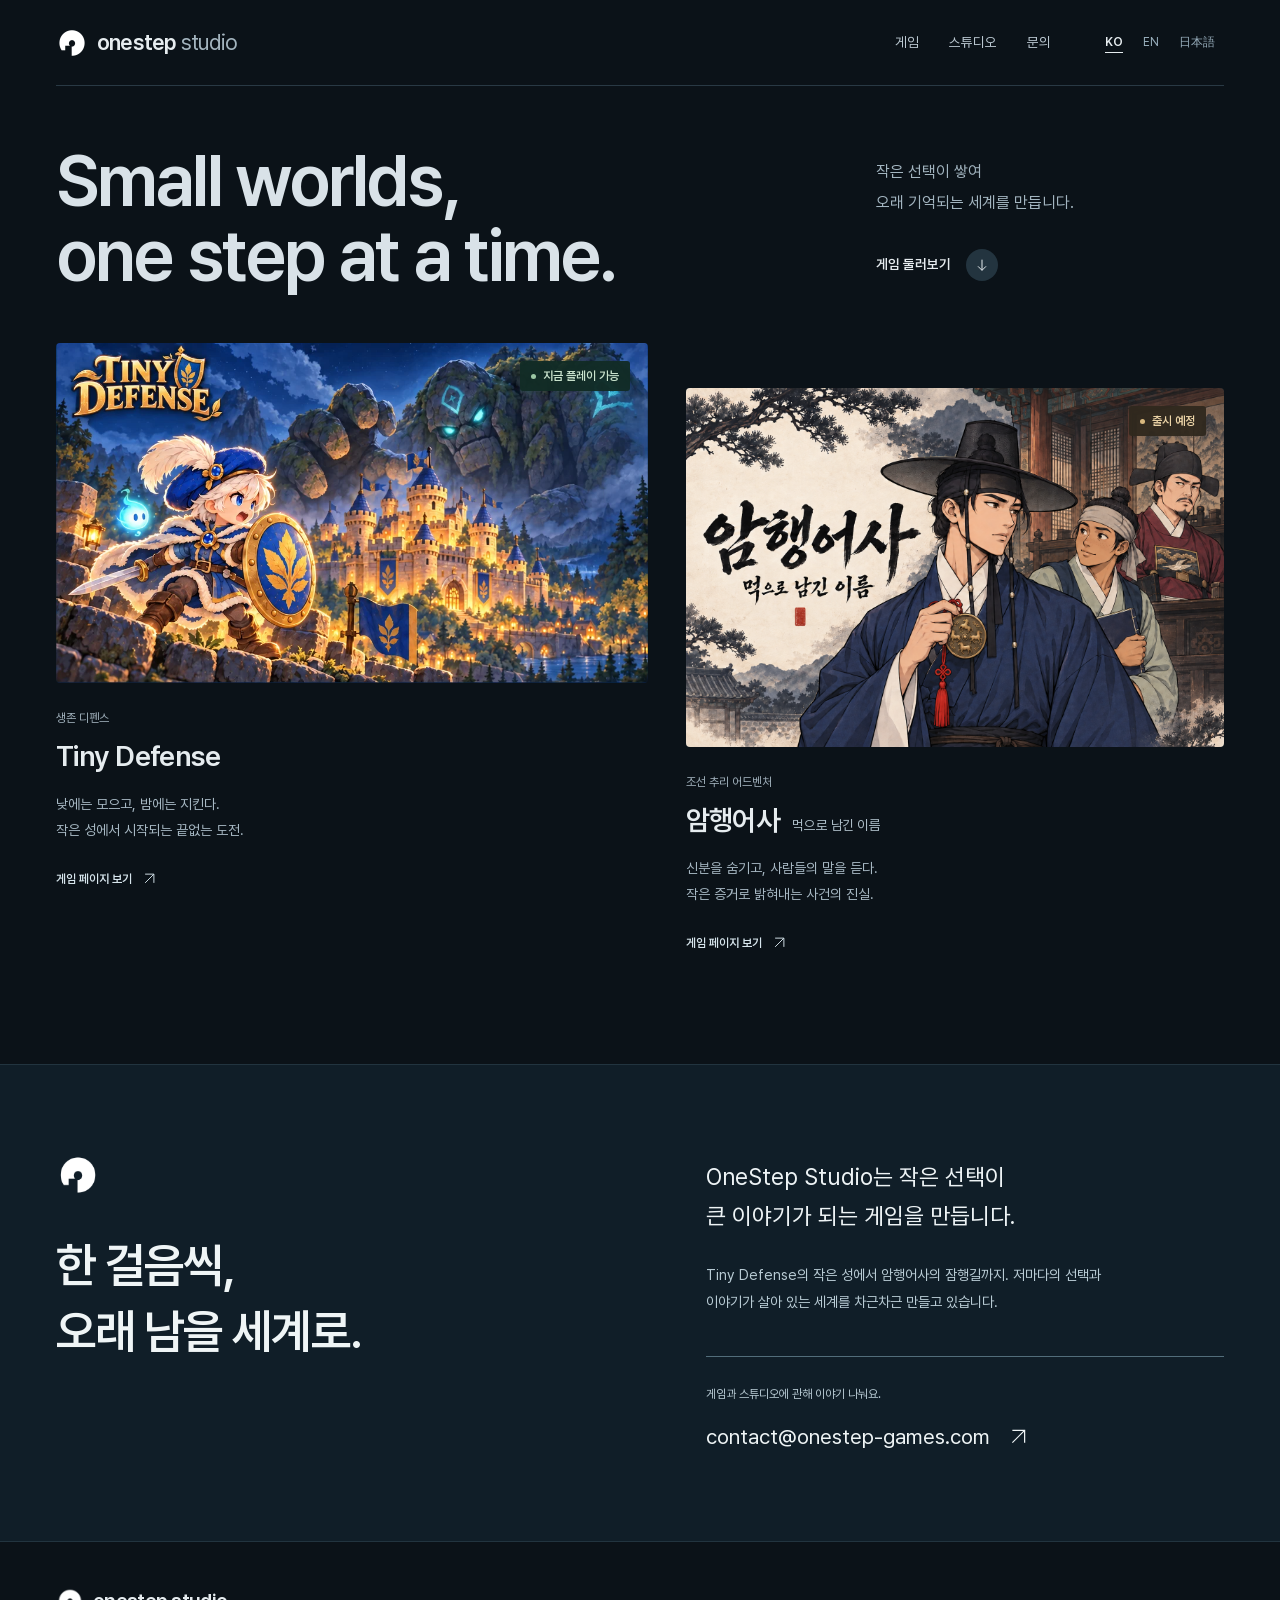
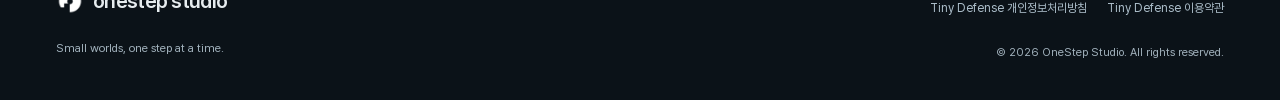
==== commit f852f583: "Darken studio home and use the uncropped manager key art" ====
--- a/index.html
+++ b/index.html
@@ -4,8 +4,8 @@
   <meta charset="utf-8">
   <meta name="viewport" content="width=device-width, initial-scale=1, viewport-fit=cover">
   <meta name="description" content="작은 세계를 한 걸음씩 만들어가는 게임 스튜디오, OneStep Studio의 공식 홈페이지입니다.">
-  <meta name="theme-color" content="#f6f7f9">
-  <meta name="color-scheme" content="light">
+  <meta name="theme-color" content="#0b1218">
+  <meta name="color-scheme" content="dark">
   <link rel="canonical" href="https://onestep-studio.github.io/">
   <link rel="alternate" hreflang="ko" href="https://onestep-studio.github.io/">
   <link rel="alternate" hreflang="en" href="https://onestep-studio.github.io/en/">
@@ -78,7 +78,7 @@
 }
   </script>
   <link rel="preload" as="font" href="/assets/studio/StudioSans-Semibold.woff2" type="font/woff2" crossorigin>
-  <link rel="stylesheet" href="/home.css?v=studio-1">
+  <link rel="stylesheet" href="/home.css?v=studio-dark-2">
 </head>
 <body class="home-page" data-studio-home="2">
   <a class="skip-link" href="#main">본문 바로가기</a>
@@ -118,8 +118,7 @@
           </a>
           <a class="game-card game-card-eosa reveal" href="/games/amhaeng-eosa/" aria-label="암행어사: 먹으로 남긴 이름, 게임 페이지 보기">
             <div class="game-card-media game-card-eosa-media">
-              <img class="game-card-eosa-art" src="/assets/amhaeng-eosa/cover.webp" alt="밤의 주막에서 기록을 살피는 암행어사 윤서와 수행 서리 도겸" width="1200" height="720">
-              <img class="game-card-eosa-title" src="/assets/amhaeng-eosa/title.webp" alt="" width="1000" height="375">
+              <img class="game-card-eosa-art" src="/assets/amhaeng-eosa/manager-keyart-original.webp" alt="마패를 든 윤서와 기록을 품은 도겸, 관아의 인물이 함께 그려진 암행어사 전체 키아트" width="1536" height="1024">
               <span class="game-status is-coming"><span aria-hidden="true"></span>출시 예정</span>
               <span class="studio-art-enter" aria-hidden="true"><svg viewBox="0 0 24 24" aria-hidden="true"><path d="M5 19 19 5M5 5h14v14"/></svg></span>
             </div>
--- a/home.css
+++ b/home.css
@@ -1,62 +1,63 @@
 /* Studio chrome stays quiet; the games supply the colour and illustration. */
 @font-face{font-family:Studio Sans;src:url('/assets/studio/StudioSans-Regular.woff2') format('woff2');font-weight:400;font-style:normal;font-display:swap}
 @font-face{font-family:Studio Sans;src:url('/assets/studio/StudioSans-Semibold.woff2') format('woff2');font-weight:600 900;font-style:normal;font-display:swap}
-.home-page{--studio-bg:#f6f7f9;--studio-ink:#182b35;--studio-muted:#576773;--studio-line:#d5dde2;--header-height:86px;background:var(--studio-bg);color:var(--studio-ink);font-family:'Studio Sans','Hiragino Kaku Gothic ProN','Yu Gothic','Malgun Gothic',sans-serif;line-height:1.75;scrollbar-color:#9aabb5 var(--studio-bg)}
+.home-page{--studio-bg:#0b1218;--studio-ink:#e6ecef;--studio-muted:#a2b2bd;--studio-line:#293944;--header-height:86px;background:var(--studio-bg);color:var(--studio-ink);color-scheme:dark;font-family:'Studio Sans','Hiragino Kaku Gothic ProN','Yu Gothic','Malgun Gothic',sans-serif;line-height:1.75;scrollbar-color:#59717f var(--studio-bg)}
 .home-page:lang(ja){font-family:'Studio Sans','Hiragino Kaku Gothic ProN','Yu Gothic',Meiryo,sans-serif}
 .home-page :is(h1,h2,h3,p,figure){margin:0}
-.home-page ::selection{background:#c5dbdf;color:#142a34}
-.home-page :focus-visible{outline:2px solid #287183;outline-offset:6px}
+.home-page ::selection{background:#a9cad6;color:#10212a}
+.home-page :focus-visible{outline:2px solid #9bc6d7;outline-offset:6px}
+.home-page .skip-link{background:#19313f;border-color:#8fb5c7;color:#eef6fa}
 .home-page .container{width:min(1280px,calc(100% - 112px))}
 .home-page .site-header{height:var(--header-height);background:var(--studio-bg);border:0;backdrop-filter:none;-webkit-backdrop-filter:none;position:relative}
 .home-page .header-inner{width:min(1280px,calc(100% - 112px));border-bottom:1px solid var(--studio-line)}
 .home-page .wordmark{font-family:'Studio Sans',sans-serif;font-weight:600;font-size:1.35rem;letter-spacing:-.035em;gap:9px;color:var(--studio-ink)}
-.home-page .wordmark-logo{width:32px;height:32px}
-.home-page .wordmark-studio{font-weight:400;color:#596f7a}
+.home-page .wordmark-logo{width:32px;height:32px;filter:brightness(0) invert(1)}
+.home-page .wordmark-studio{font-weight:400;color:#a4b5bf}
 .studio-header-actions{display:flex;align-items:center;gap:45px}
 .home-page .primary-nav{gap:30px}
-.home-page .primary-nav a{font-size:.86rem;font-weight:400;color:#344e5b;padding:12px 0}
+.home-page .primary-nav a{font-size:.86rem;font-weight:400;color:#bbc8d1;padding:12px 0}
 .home-page .primary-nav a:after{height:1px;background:var(--studio-ink)}
 .studio-languages{display:flex;align-items:center;gap:2px}
-.studio-languages a{display:inline-flex;justify-content:center;align-items:center;min-height:44px;padding:8px 9px;font-size:.75rem;color:#596f7c}
+.studio-languages a{display:inline-flex;justify-content:center;align-items:center;min-height:44px;padding:8px 9px;font-size:.75rem;color:#99afbd}
 .studio-languages a[aria-current]{color:var(--studio-ink);font-weight:600;text-decoration:underline;text-underline-offset:6px}
 .studio-languages a:hover{color:var(--studio-ink)}
-.home-page .studio-intro{display:block;height:auto;min-height:0;max-height:none;background:transparent;border:0;padding:70px 0 62px}
+.home-page .studio-intro{display:block;height:auto;min-height:0;max-height:none;background:transparent;border:0;padding:58px 0 50px}
 .home-page .studio-intro-inner{display:grid;grid-template-columns:minmax(0,2.2fr) minmax(0,1fr);gap:55px;align-items:end;text-align:left;max-width:none}
-.home-page .studio-intro h1{font-size:clamp(3.5rem,6.2vw,5.8rem);line-height:1.04;font-weight:600;letter-spacing:-.04em;text-wrap:initial;margin:0}
+.home-page .studio-intro h1{font-size:clamp(3.5rem,5.6vw,5.3rem);line-height:1.04;font-weight:600;letter-spacing:-.04em;text-wrap:initial;color:#d9e2e8;margin:0}
 .studio-intro h1>span{display:block}
 .studio-mobile-break{display:none}
 .studio-intro-note{padding-bottom:6px}
-.home-page .studio-intro-note>p{font-size:1rem;line-height:1.9;color:#526875;word-break:keep-all}
+.home-page .studio-intro-note>p{font-size:1rem;line-height:1.9;color:#a3b5c0;word-break:keep-all}
 .studio-explore{display:inline-flex;align-items:center;gap:15px;margin-top:25px;font-size:.85rem;font-weight:600;min-height:44px}
-.studio-explore-icon{display:grid;width:32px;height:32px;place-items:center;border-radius:50%;background:#e4eaee;transition:background .2s}
+.studio-explore-icon{display:grid;width:32px;height:32px;place-items:center;border-radius:50%;background:#23343f;transition:background .2s}
 .studio-explore svg{width:16px;height:16px;fill:none;stroke:currentColor;stroke-width:1.5}
-.studio-explore:hover .studio-explore-icon{background:#cfdee4}
+.studio-explore:hover .studio-explore-icon{background:#354e5e}
 .home-page .game-library{background:transparent;padding:0 0 105px;scroll-margin-top:30px}
 .home-page .game-grid{display:grid;grid-template-columns:minmax(0,1.1fr) minmax(0,1fr);gap:38px;align-items:start}
 .home-page .game-card{display:block;overflow:visible;border:0;border-radius:0;background:none;box-shadow:none;transform:none;transition:none;min-width:0}
-.home-page .game-card-eosa{margin-top:68px}
+.home-page .game-card-eosa{margin-top:45px}
 .home-page .game-card-media{display:block;position:relative;aspect-ratio:1007/578;overflow:hidden;border-radius:4px;isolation:isolate;background:#102b38}
 .home-page .game-card-media>img:first-child{width:100%;height:100%;object-fit:cover;transition:transform .7s cubic-bezier(.16,1,.3,1)}
-.home-page .game-card-eosa-media>img:first-child{object-position:50% 42%}
-.home-page .game-card-eosa-title{width:40%;left:5%;bottom:5%;z-index:1}
-.home-page .game-card-eosa-media:after{background:linear-gradient(0deg,#081c27b3,transparent 65%)}
-.home-page .game-status{position:absolute;top:18px;right:18px;z-index:2;padding:6px 11px;border-radius:3px;gap:7px;background:#f7fbf6;color:#294936;font-size:.75rem;line-height:1.5;font-weight:600;box-shadow:none}
-.home-page .game-status>span{width:5px;height:5px;background:#477f55;border-radius:50%;box-shadow:none}
-.home-page .game-status.is-coming{color:#775525;background:#fff0d7}
-.home-page .game-status.is-coming>span{background:#956d30}
-.studio-art-enter{display:grid;place-items:center;position:absolute;z-index:2;right:18px;bottom:18px;width:42px;height:42px;border-radius:50%;background:#f6f7f9;color:var(--studio-ink);opacity:0;transform:translate(-5px,5px);transition:opacity .2s,transform .35s cubic-bezier(.16,1,.3,1)}
+.home-page .game-card-eosa .game-card-media{aspect-ratio:3/2}
+.home-page .game-card-eosa-media>img:first-child{object-fit:contain;object-position:center}
+.home-page .game-card-eosa-media:after{display:none}
+.home-page .game-status{position:absolute;top:18px;right:18px;z-index:2;padding:6px 11px;border-radius:3px;gap:7px;background:#112c25f2;color:#c9e2cd;font-size:.75rem;line-height:1.5;font-weight:600;box-shadow:none}
+.home-page .game-status>span{width:5px;height:5px;background:#9cc7a4;border-radius:50%;box-shadow:none}
+.home-page .game-status.is-coming{color:#edd5a8;background:#30291ef2}
+.home-page .game-status.is-coming>span{background:#d9b87e}
+.studio-art-enter{display:grid;place-items:center;position:absolute;z-index:2;right:18px;bottom:18px;width:42px;height:42px;border-radius:50%;background:#172a35;color:#e6ecef;opacity:0;transform:translate(-5px,5px);transition:opacity .2s,transform .35s cubic-bezier(.16,1,.3,1)}
 .studio-art-enter svg,.home-page .game-card-link svg{width:21px;height:21px;fill:none;stroke:currentColor;stroke-width:1.5}
 .home-page .game-card-body{display:block;padding:24px 0 0;min-height:0;position:relative}
 .home-page .game-card-body>p{font-family:inherit;font-weight:400;line-height:1.85}
-.home-page .game-card-body>.studio-game-genre{font-size:.75rem;margin:0 0 9px;color:#5b717e}
+.home-page .game-card-body>.studio-game-genre{font-size:.75rem;margin:0 0 9px;color:var(--studio-muted)}
 .home-page .game-card h3{display:flex;align-items:baseline;flex-wrap:wrap;gap:8px 13px;font-family:'Studio Sans',sans-serif;font-weight:600;font-size:clamp(1.55rem,2.2vw,2rem);letter-spacing:-.025em;line-height:1.3;margin:0;word-break:keep-all}
-.studio-game-subtitle{font-size:.49em;font-weight:400;letter-spacing:-.01em;color:#536c79;line-height:1.5}
-.home-page .game-card-body>.studio-game-description{font-size:.88rem;color:#576c78;margin:16px 0 0;word-break:keep-all}
-.home-page .game-card-link{font-size:.75rem;font-weight:600;color:#1a3947;margin-top:20px;display:inline-flex;gap:10px;line-height:1.5;min-height:32px;align-items:center}
+.studio-game-subtitle{font-size:.49em;font-weight:400;letter-spacing:-.01em;color:#adbdc7;line-height:1.5}
+.home-page .game-card-body>.studio-game-description{font-size:.88rem;color:#a7b8c3;margin:16px 0 0;word-break:keep-all}
+.home-page .game-card-link{font-size:.75rem;font-weight:600;color:#d7e5ec;margin-top:20px;display:inline-flex;gap:10px;line-height:1.5;min-height:32px;align-items:center}
 .home-page .game-card-link svg{width:15px;height:15px;transition:transform .2s}
-.home-page .game-card:hover .game-card-link{color:#1a3947}
+.home-page .game-card:hover .game-card-link{color:#ffffff}
 .home-page .reveal,.home-page .reveal.is-visible{opacity:1;transform:none;transition:none}
-.home-page .studio-summary{padding:88px 0 82px;background:#152e3a;color:#eff5f6}
+.home-page .studio-summary{padding:88px 0 82px;background:#101e28;color:#eff5f6;border-top:1px solid #22343f;border-bottom:1px solid #22343f}
 .home-page .studio-summary-grid{grid-template-columns:minmax(0,1.1fr) minmax(0,1fr);gap:80px;align-items:start}
 .studio-summary-mark{width:44px;height:44px;filter:brightness(0) invert(1);margin-bottom:35px!important}
 .home-page .studio-summary h2{font-family:'Studio Sans','Yu Gothic',sans-serif;font-size:clamp(2.1rem,3.7vw,3.4rem);font-weight:600;line-height:1.4;letter-spacing:-.035em;word-break:keep-all}
@@ -70,14 +71,14 @@
 .home-page .site-footer{border:0;background:var(--studio-bg);color:var(--studio-ink)}
 .home-page .footer-inner{display:flex;justify-content:space-between;align-items:start;gap:40px;padding:45px 0 38px;min-height:0}
 .home-page .wordmark-footer{font-size:1.25rem}
-.home-page .wordmark-footer .wordmark-logo{filter:none;width:28px;height:28px}
-.home-page .studio-footer-brand>p{font-size:.72rem;color:#5b717e;margin:14px 0 0}
+.home-page .wordmark-footer .wordmark-logo{filter:brightness(0) invert(1);width:28px;height:28px}
+.home-page .studio-footer-brand>p{font-size:.72rem;color:var(--studio-muted);margin:14px 0 0}
 .studio-footer-meta{text-align:right}
 .home-page .footer-inner nav{gap:20px;flex-wrap:wrap}
-.home-page .footer-inner nav a{font-size:.75rem;color:#5c7380;min-height:44px}
-.home-page .footer-inner nav a:hover{color:#163543}
-.home-page .studio-footer-meta>p{font-size:.7rem;color:#5b717e;margin-top:12px}
-@media(hover:hover) and (pointer:fine){.home-page .game-card:hover .game-card-media>img:first-child{transform:scale(1.025)}.home-page .game-card:hover .studio-art-enter{opacity:1;transform:none}.home-page .game-card:hover .game-card-link svg{transform:translate(2px,-2px)}}
+.home-page .footer-inner nav a{font-size:.75rem;color:#adbfcb;min-height:44px}
+.home-page .footer-inner nav a:hover{color:#ffffff}
+.home-page .studio-footer-meta>p{font-size:.7rem;color:var(--studio-muted);margin-top:12px}
+@media(hover:hover) and (pointer:fine){.home-page .game-card:hover .game-card-media>img:first-child{transform:scale(1.025)}.home-page .game-card-eosa:hover .game-card-media>img:first-child{transform:none}.home-page .game-card:hover .studio-art-enter{opacity:1;transform:none}.home-page .game-card:hover .game-card-link svg{transform:translate(2px,-2px)}}
 .home-page .game-card:focus-visible .studio-art-enter{opacity:1;transform:none}
 @media(max-width:1100px){.home-page .container,.home-page .header-inner{width:calc(100% - 72px)}.studio-header-actions{gap:30px}.home-page .studio-intro-inner{gap:25px;grid-template-columns:minmax(0,2.4fr) minmax(0,1fr)}.home-page .studio-intro-note>p{font-size:.86rem}.home-page .game-grid{gap:28px}.home-page .studio-summary-grid{gap:50px}.wordmark-studio{display:none}}
 @media(max-width:899px){
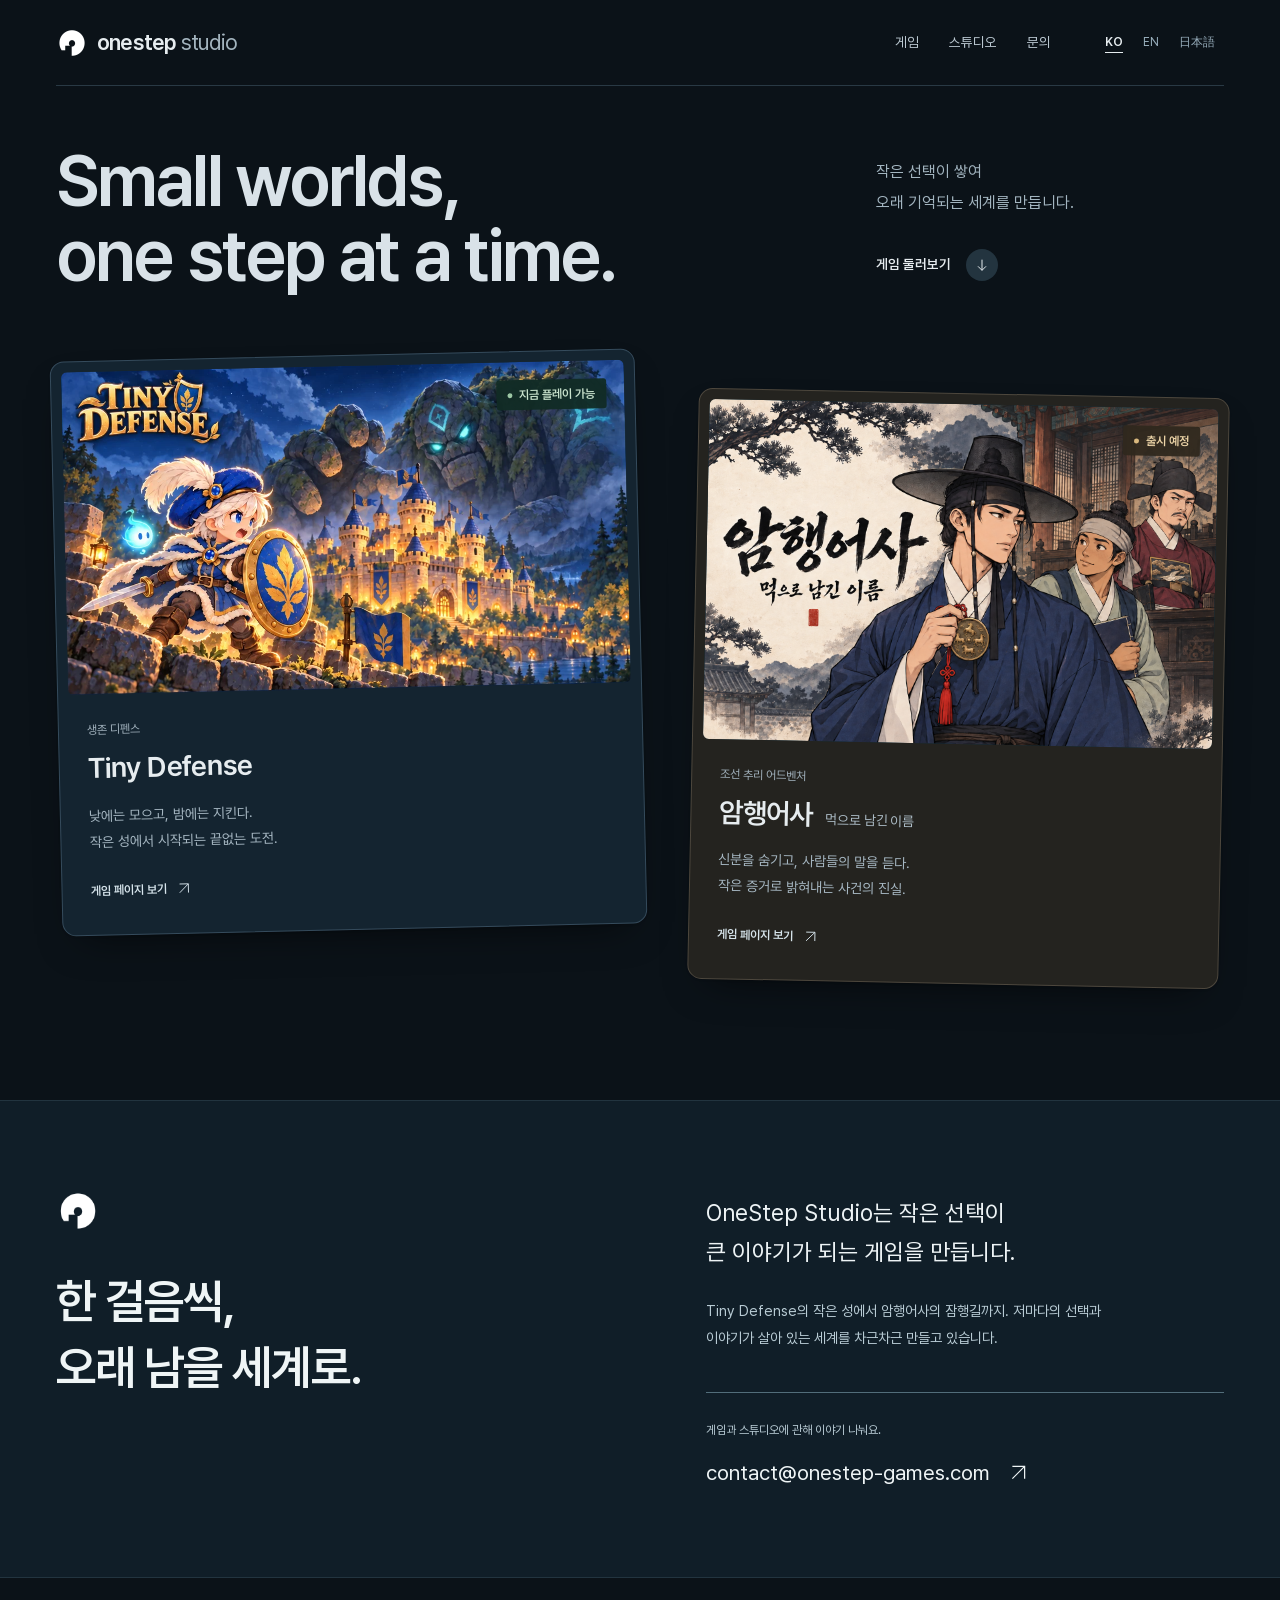
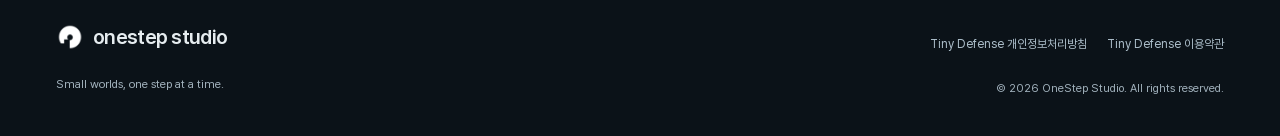
==== commit c4fef681: "Present games as distinct tilted dark cards" ====
--- a/index.html
+++ b/index.html
@@ -78,7 +78,7 @@
 }
   </script>
   <link rel="preload" as="font" href="/assets/studio/StudioSans-Semibold.woff2" type="font/woff2" crossorigin>
-  <link rel="stylesheet" href="/home.css?v=studio-dark-2">
+  <link rel="stylesheet" href="/home.css?v=studio-cards-3">
 </head>
 <body class="home-page" data-studio-home="2">
   <a class="skip-link" href="#main">본문 바로가기</a>
--- a/home.css
+++ b/home.css
@@ -32,11 +32,11 @@
 .studio-explore-icon{display:grid;width:32px;height:32px;place-items:center;border-radius:50%;background:#23343f;transition:background .2s}
 .studio-explore svg{width:16px;height:16px;fill:none;stroke:currentColor;stroke-width:1.5}
 .studio-explore:hover .studio-explore-icon{background:#354e5e}
-.home-page .game-library{background:transparent;padding:0 0 105px;scroll-margin-top:30px}
-.home-page .game-grid{display:grid;grid-template-columns:minmax(0,1.1fr) minmax(0,1fr);gap:38px;align-items:start}
-.home-page .game-card{display:block;overflow:visible;border:0;border-radius:0;background:none;box-shadow:none;transform:none;transition:none;min-width:0}
-.home-page .game-card-eosa{margin-top:45px}
-.home-page .game-card-media{display:block;position:relative;aspect-ratio:1007/578;overflow:hidden;border-radius:4px;isolation:isolate;background:#102b38}
+.home-page .game-library{background:transparent;padding:12px 0 115px;scroll-margin-top:30px}
+.home-page .game-grid{display:grid;grid-template-columns:minmax(0,1.1fr) minmax(0,1fr);gap:52px;align-items:start}
+.home-page .game-card{--card-tilt:-1.3deg;display:block;position:relative;overflow:visible;min-width:0;padding:10px;border:1px solid #354b5c;border-radius:14px;background:#142430;box-shadow:0 1px 2px #00000024,0 18px 40px -20px #000000a6;rotate:var(--card-tilt);transform:none;transition:none}
+.home-page .game-card-eosa{--card-tilt:1.15deg;margin-top:38px;background:#24231f;border-color:#4d473d}
+.home-page .game-card-media{display:block;position:relative;aspect-ratio:1007/578;overflow:hidden;border-radius:6px;isolation:isolate;background:#102b38}
 .home-page .game-card-media>img:first-child{width:100%;height:100%;object-fit:cover;transition:transform .7s cubic-bezier(.16,1,.3,1)}
 .home-page .game-card-eosa .game-card-media{aspect-ratio:3/2}
 .home-page .game-card-eosa-media>img:first-child{object-fit:contain;object-position:center}
@@ -47,7 +47,7 @@
 .home-page .game-status.is-coming>span{background:#d9b87e}
 .studio-art-enter{display:grid;place-items:center;position:absolute;z-index:2;right:18px;bottom:18px;width:42px;height:42px;border-radius:50%;background:#172a35;color:#e6ecef;opacity:0;transform:translate(-5px,5px);transition:opacity .2s,transform .35s cubic-bezier(.16,1,.3,1)}
 .studio-art-enter svg,.home-page .game-card-link svg{width:21px;height:21px;fill:none;stroke:currentColor;stroke-width:1.5}
-.home-page .game-card-body{display:block;padding:24px 0 0;min-height:0;position:relative}
+.home-page .game-card-body{display:block;padding:24px 18px 18px;min-height:0;position:relative}
 .home-page .game-card-body>p{font-family:inherit;font-weight:400;line-height:1.85}
 .home-page .game-card-body>.studio-game-genre{font-size:.75rem;margin:0 0 9px;color:var(--studio-muted)}
 .home-page .game-card h3{display:flex;align-items:baseline;flex-wrap:wrap;gap:8px 13px;font-family:'Studio Sans',sans-serif;font-weight:600;font-size:clamp(1.55rem,2.2vw,2rem);letter-spacing:-.025em;line-height:1.3;margin:0;word-break:keep-all}
@@ -80,7 +80,7 @@
 .home-page .studio-footer-meta>p{font-size:.7rem;color:var(--studio-muted);margin-top:12px}
 @media(hover:hover) and (pointer:fine){.home-page .game-card:hover .game-card-media>img:first-child{transform:scale(1.025)}.home-page .game-card-eosa:hover .game-card-media>img:first-child{transform:none}.home-page .game-card:hover .studio-art-enter{opacity:1;transform:none}.home-page .game-card:hover .game-card-link svg{transform:translate(2px,-2px)}}
 .home-page .game-card:focus-visible .studio-art-enter{opacity:1;transform:none}
-@media(max-width:1100px){.home-page .container,.home-page .header-inner{width:calc(100% - 72px)}.studio-header-actions{gap:30px}.home-page .studio-intro-inner{gap:25px;grid-template-columns:minmax(0,2.4fr) minmax(0,1fr)}.home-page .studio-intro-note>p{font-size:.86rem}.home-page .game-grid{gap:28px}.home-page .studio-summary-grid{gap:50px}.wordmark-studio{display:none}}
+@media(max-width:1100px){.home-page .container,.home-page .header-inner{width:calc(100% - 72px)}.studio-header-actions{gap:30px}.home-page .studio-intro-inner{gap:25px;grid-template-columns:minmax(0,2.4fr) minmax(0,1fr)}.home-page .studio-intro-note>p{font-size:.86rem}.home-page .game-grid{gap:38px}.home-page .studio-summary-grid{gap:50px}.wordmark-studio{display:none}}
 @media(max-width:899px){
  .home-page{--header-height:72px}
  .home-page .primary-nav{top:100%;left:0;right:0;min-height:0;padding:15px 36px 28px;background:var(--studio-bg);border-top:0;border-bottom:1px solid var(--studio-line);gap:0;z-index:100;box-shadow:0 14px 25px #0000000a}
@@ -92,8 +92,8 @@
  .home-page .studio-intro h1{font-size:clamp(2.6rem,6.15vw,3.5rem)}
  .home-page .studio-intro-note>p br{display:none}
  .studio-explore{font-size:.75rem;gap:9px;margin-top:14px}
- .home-page .game-card-eosa{margin-top:45px}
- .home-page .game-card-body{padding-top:20px}
+ .home-page .game-card-eosa{margin-top:38px}
+ .home-page .game-card-body{padding:20px 12px 16px}
  .home-page .game-card-body>.studio-game-description{font-size:.8rem}
  .home-page .game-status{top:12px;right:12px;font-size:.75rem;padding:5px 9px}
  .home-page .studio-summary{padding:65px 0}
@@ -114,16 +114,17 @@
  .home-page .studio-intro-note>p br{display:block}
  .studio-explore{margin-top:0;min-height:44px;flex-shrink:0;gap:0}.studio-explore-icon{width:44px;height:44px}.studio-explore svg{width:18px;height:18px}
  .studio-explore-text{position:absolute;width:1px;height:1px;padding:0;margin:-1px;overflow:hidden;clip:rect(0,0,0,0);white-space:nowrap;border:0}
- .home-page .game-grid{grid-template-columns:minmax(0,1fr);gap:42px}
- .home-page .game-card-eosa{margin-top:0}
+ .home-page .game-grid{grid-template-columns:minmax(0,1fr);gap:48px}
+ .home-page .game-card{--card-tilt:-.65deg}
+ .home-page .game-card-eosa{--card-tilt:.7deg;margin-top:0}
  .home-page .game-card-media{aspect-ratio:1007/578}
  .home-page .game-status{font-size:.75rem}
- .home-page .game-card-body{padding-top:18px}
+ .home-page .game-card-body{padding:20px 12px 16px}
  .home-page .game-card-body>.studio-game-genre{margin-bottom:7px;font-size:.75rem}
  .home-page .game-card h3{font-size:1.65rem}
  .home-page .game-card-body>.studio-game-description{font-size:.9rem;line-height:1.8;margin-top:11px}
  .home-page .game-card-link{font-size:.72rem;margin-top:10px}
- .home-page .game-library{padding-bottom:54px}
+ .home-page .game-library{padding-bottom:64px}
  .home-page .studio-summary{padding:52px 0}
  .home-page .studio-summary-grid{grid-template-columns:minmax(0,1fr);gap:30px}
  .studio-summary-mark{width:34px;height:34px;margin-bottom:24px!important}
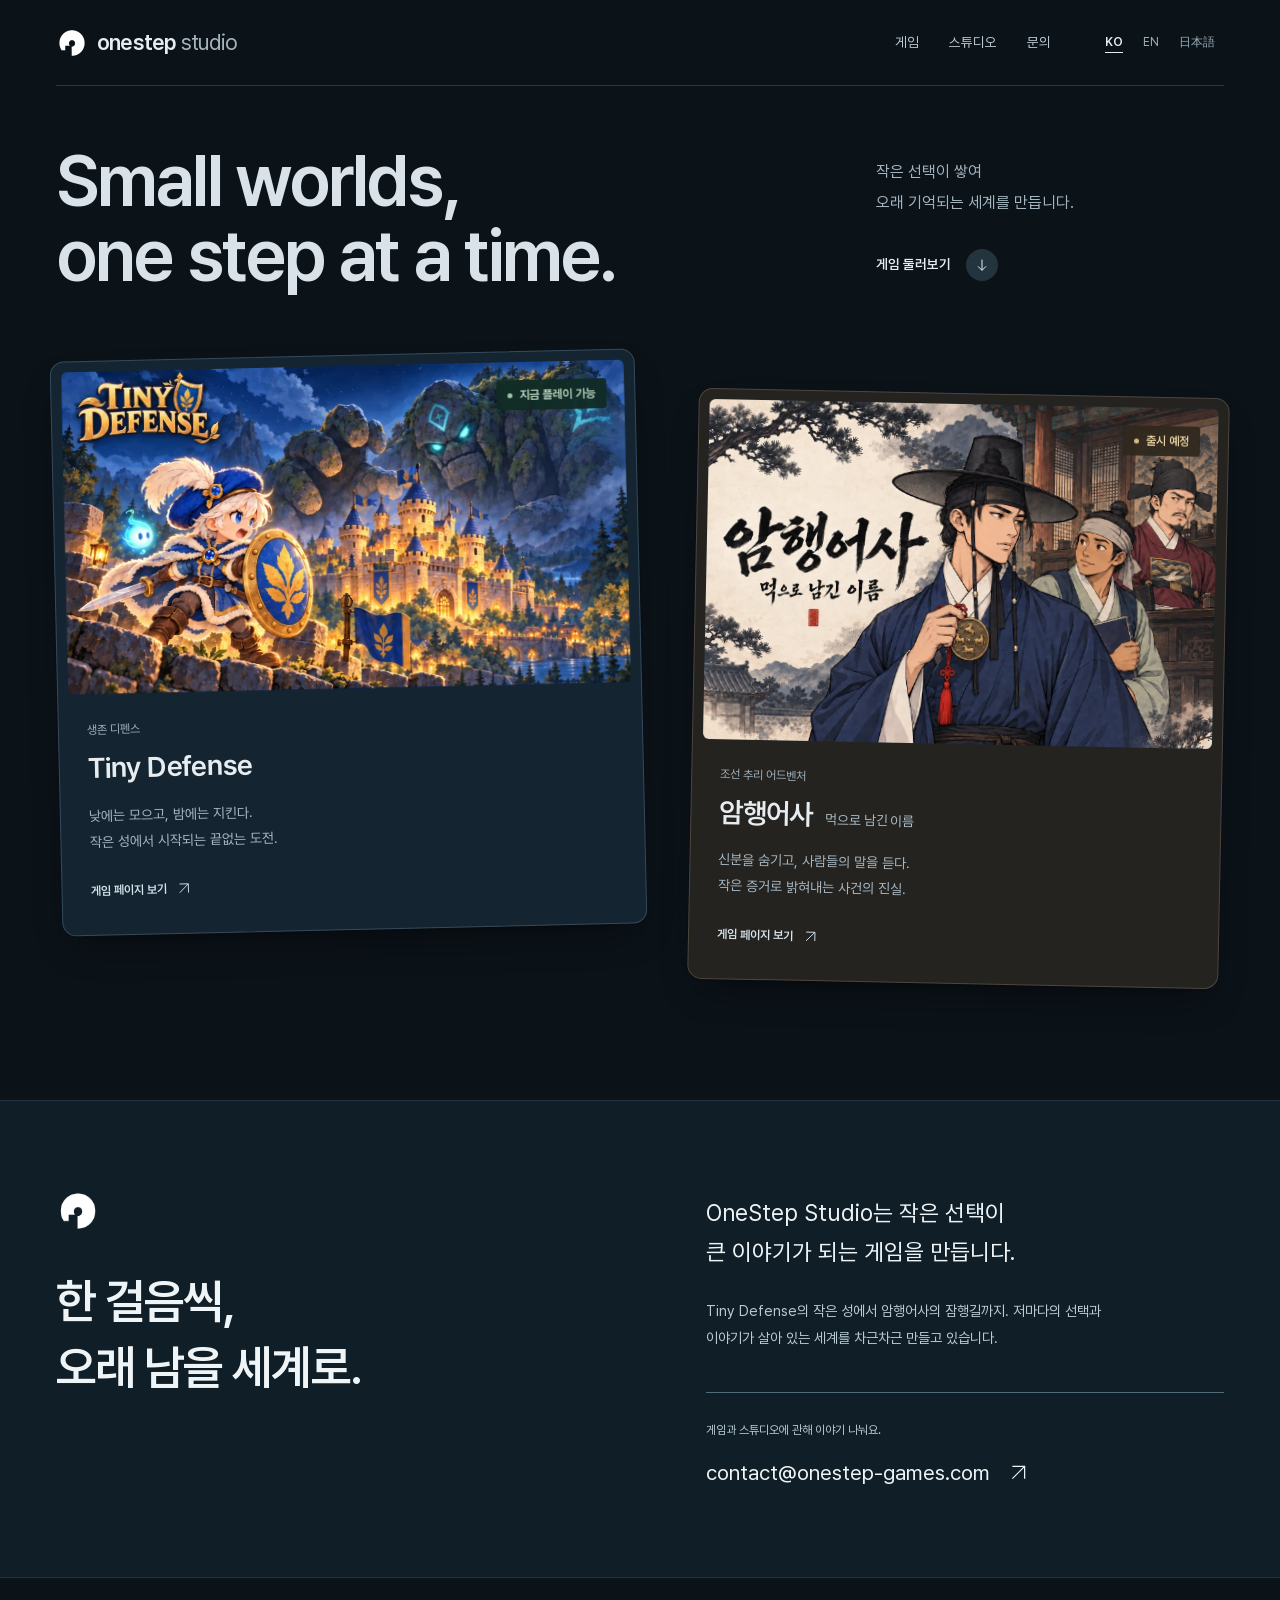
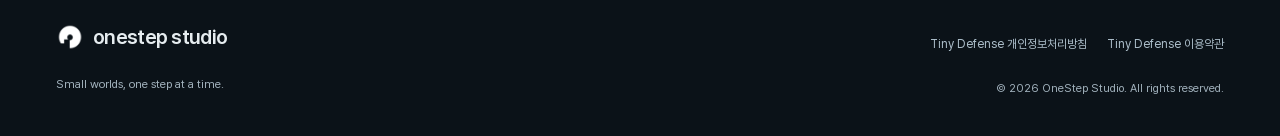
==== commit 0d1d9388: "Match game artwork hover zoom and stabilize image layers" ====
--- a/index.html
+++ b/index.html
@@ -78,7 +78,7 @@
 }
   </script>
   <link rel="preload" as="font" href="/assets/studio/StudioSans-Semibold.woff2" type="font/woff2" crossorigin>
-  <link rel="stylesheet" href="/home.css?v=studio-cards-3">
+  <link rel="stylesheet" href="/home.css?v=studio-hover-4">
 </head>
 <body class="home-page" data-studio-home="2">
   <a class="skip-link" href="#main">본문 바로가기</a>
--- a/home.css
+++ b/home.css
@@ -78,7 +78,13 @@
 .home-page .footer-inner nav a{font-size:.75rem;color:#adbfcb;min-height:44px}
 .home-page .footer-inner nav a:hover{color:#ffffff}
 .home-page .studio-footer-meta>p{font-size:.7rem;color:var(--studio-muted);margin-top:12px}
-@media(hover:hover) and (pointer:fine){.home-page .game-card:hover .game-card-media>img:first-child{transform:scale(1.025)}.home-page .game-card-eosa:hover .game-card-media>img:first-child{transform:none}.home-page .game-card:hover .studio-art-enter{opacity:1;transform:none}.home-page .game-card:hover .game-card-link svg{transform:translate(2px,-2px)}}
+@media(hover:hover) and (pointer:fine){
+ /* Keep the image layer ready so hovering a tilted card does not change text compositing. */
+ .home-page .game-card-media>img:first-child{will-change:transform}
+ .home-page .game-card:hover .game-card-media>img:first-child{transform:scale(1.025)}
+ .home-page .game-card:hover .studio-art-enter{opacity:1;transform:none}
+ .home-page .game-card:hover .game-card-link svg{transform:translate(2px,-2px)}
+}
 .home-page .game-card:focus-visible .studio-art-enter{opacity:1;transform:none}
 @media(max-width:1100px){.home-page .container,.home-page .header-inner{width:calc(100% - 72px)}.studio-header-actions{gap:30px}.home-page .studio-intro-inner{gap:25px;grid-template-columns:minmax(0,2.4fr) minmax(0,1fr)}.home-page .studio-intro-note>p{font-size:.86rem}.home-page .game-grid{gap:38px}.home-page .studio-summary-grid{gap:50px}.wordmark-studio{display:none}}
 @media(max-width:899px){
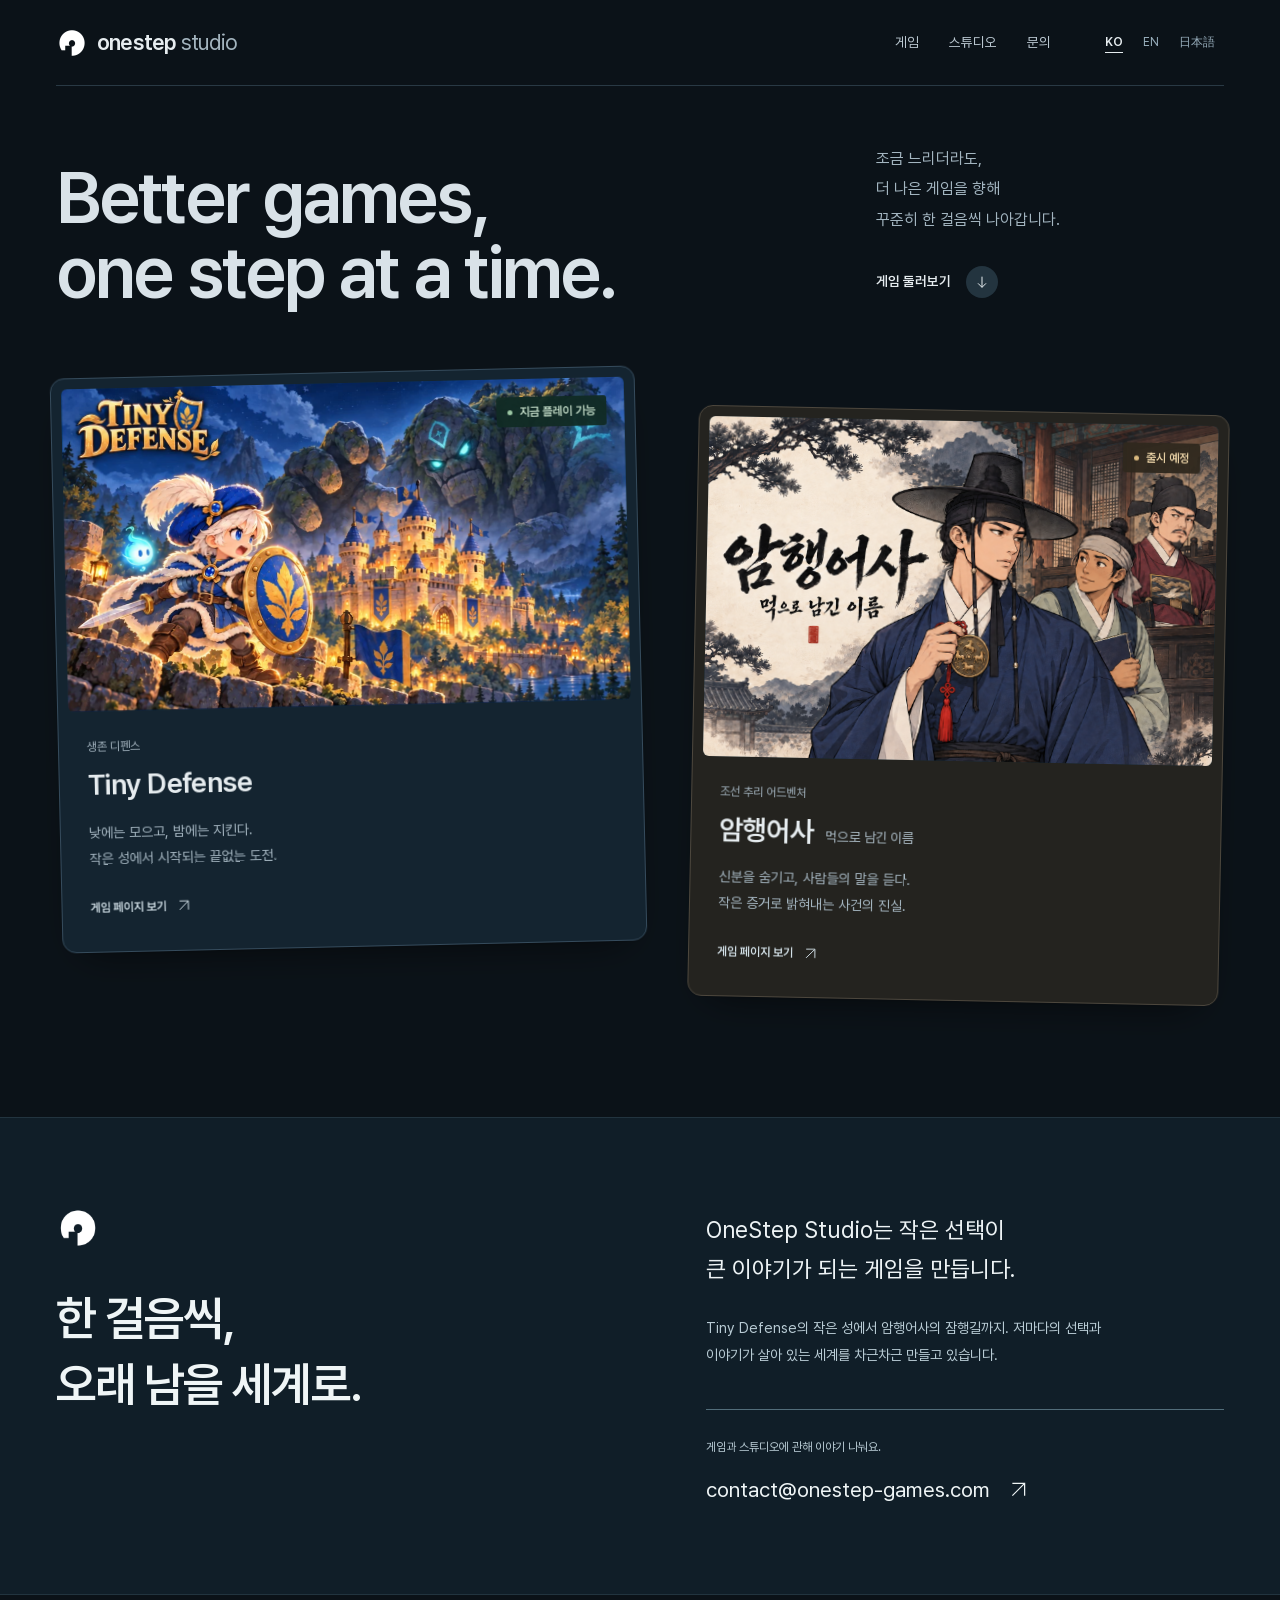
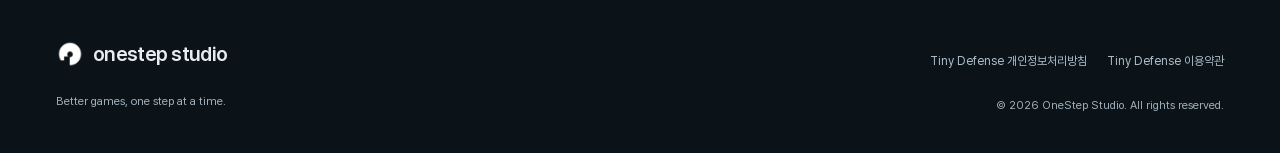
==== commit aa6f46ec: "Refine studio message and stabilize tilted card text" ====
--- a/index.html
+++ b/index.html
@@ -77,8 +77,8 @@
   ]
 }
   </script>
-  <link rel="preload" as="font" href="/assets/studio/StudioSans-Semibold.woff2" type="font/woff2" crossorigin>
-  <link rel="stylesheet" href="/home.css?v=studio-hover-4">
+  <link rel="preload" as="font" href="/assets/studio/StudioSans-Semibold.woff2?v=studio-voice-5" type="font/woff2" crossorigin>
+  <link rel="stylesheet" href="/home.css?v=studio-voice-5">
 </head>
 <body class="home-page" data-studio-home="2">
   <a class="skip-link" href="#main">본문 바로가기</a>
@@ -95,8 +95,8 @@
   <main id="main">
     <section class="studio-intro" id="top" aria-labelledby="studio-home-title">
       <div class="container studio-intro-inner">
-        <h1 id="studio-home-title"><span>Small worlds,</span><span>one step <br class="studio-mobile-break">at a time.</span></h1>
-        <div class="studio-intro-note"><p>작은 선택이 쌓여<br>오래 기억되는 세계를 만듭니다.</p><a class="studio-explore" href="#games"><span class="studio-explore-text">게임 둘러보기</span><span class="studio-explore-icon"><svg viewBox="0 0 24 24" aria-hidden="true"><path d="M12 4v16m-6-6 6 6 6-6"/></svg></span></a></div>
+        <h1 id="studio-home-title"><span>Better games,</span><span>one step <br class="studio-mobile-break">at a time.</span></h1>
+        <div class="studio-intro-note"><p>조금 느리더라도,<br>더 나은 게임을 향해<br>꾸준히 한 걸음씩 나아갑니다.</p><a class="studio-explore" href="#games"><span class="studio-explore-text">게임 둘러보기</span><span class="studio-explore-icon"><svg viewBox="0 0 24 24" aria-hidden="true"><path d="M12 4v16m-6-6 6 6 6-6"/></svg></span></a></div>
       </div>
     </section>
     <section class="game-library" id="games" aria-labelledby="games-title">
@@ -141,7 +141,7 @@
   </main>
   <footer class="site-footer">
     <div class="container footer-inner">
-      <div class="studio-footer-brand"><a class="wordmark wordmark-footer" href="#top" aria-label="맨 위로"><img class="wordmark-logo" src="/assets/onestep-logo.webp" alt="" width="512" height="512" loading="lazy"><span>onestep studio</span></a><p>Small worlds, one step at a time.</p></div>
+      <div class="studio-footer-brand"><a class="wordmark wordmark-footer" href="#top" aria-label="맨 위로"><img class="wordmark-logo" src="/assets/onestep-logo.webp" alt="" width="512" height="512" loading="lazy"><span>onestep studio</span></a><p>Better games, one step at a time.</p></div>
       <div class="studio-footer-meta"><nav aria-label="법적 고지"><a href="https://notedays.github.io/tinydefense-legal/privacy-policy.html">Tiny Defense 개인정보처리방침</a><a href="https://notedays.github.io/tinydefense-legal/terms-of-service.html">Tiny Defense 이용약관</a></nav><p>© <span data-year>2026</span> OneStep Studio. All rights reserved.</p></div>
     </div>
   </footer>
--- a/home.css
+++ b/home.css
@@ -1,6 +1,6 @@
 /* Studio chrome stays quiet; the games supply the colour and illustration. */
-@font-face{font-family:Studio Sans;src:url('/assets/studio/StudioSans-Regular.woff2') format('woff2');font-weight:400;font-style:normal;font-display:swap}
-@font-face{font-family:Studio Sans;src:url('/assets/studio/StudioSans-Semibold.woff2') format('woff2');font-weight:600 900;font-style:normal;font-display:swap}
+@font-face{font-family:Studio Sans;src:url('/assets/studio/StudioSans-Regular.woff2?v=studio-voice-5') format('woff2');font-weight:400;font-style:normal;font-display:swap}
+@font-face{font-family:Studio Sans;src:url('/assets/studio/StudioSans-Semibold.woff2?v=studio-voice-5') format('woff2');font-weight:600 900;font-style:normal;font-display:swap}
 .home-page{--studio-bg:#0b1218;--studio-ink:#e6ecef;--studio-muted:#a2b2bd;--studio-line:#293944;--header-height:86px;background:var(--studio-bg);color:var(--studio-ink);color-scheme:dark;font-family:'Studio Sans','Hiragino Kaku Gothic ProN','Yu Gothic','Malgun Gothic',sans-serif;line-height:1.75;scrollbar-color:#59717f var(--studio-bg)}
 .home-page:lang(ja){font-family:'Studio Sans','Hiragino Kaku Gothic ProN','Yu Gothic',Meiryo,sans-serif}
 .home-page :is(h1,h2,h3,p,figure){margin:0}
@@ -79,7 +79,8 @@
 .home-page .footer-inner nav a:hover{color:#ffffff}
 .home-page .studio-footer-meta>p{font-size:.7rem;color:var(--studio-muted);margin-top:12px}
 @media(hover:hover) and (pointer:fine){
- /* Keep the image layer ready so hovering a tilted card does not change text compositing. */
+ /* Keep the tilted card and image composited before hover, including arrow transitions. */
+ .home-page .game-card{will-change:transform}
  .home-page .game-card-media>img:first-child{will-change:transform}
  .home-page .game-card:hover .game-card-media>img:first-child{transform:scale(1.025)}
  .home-page .game-card:hover .studio-art-enter{opacity:1;transform:none}
